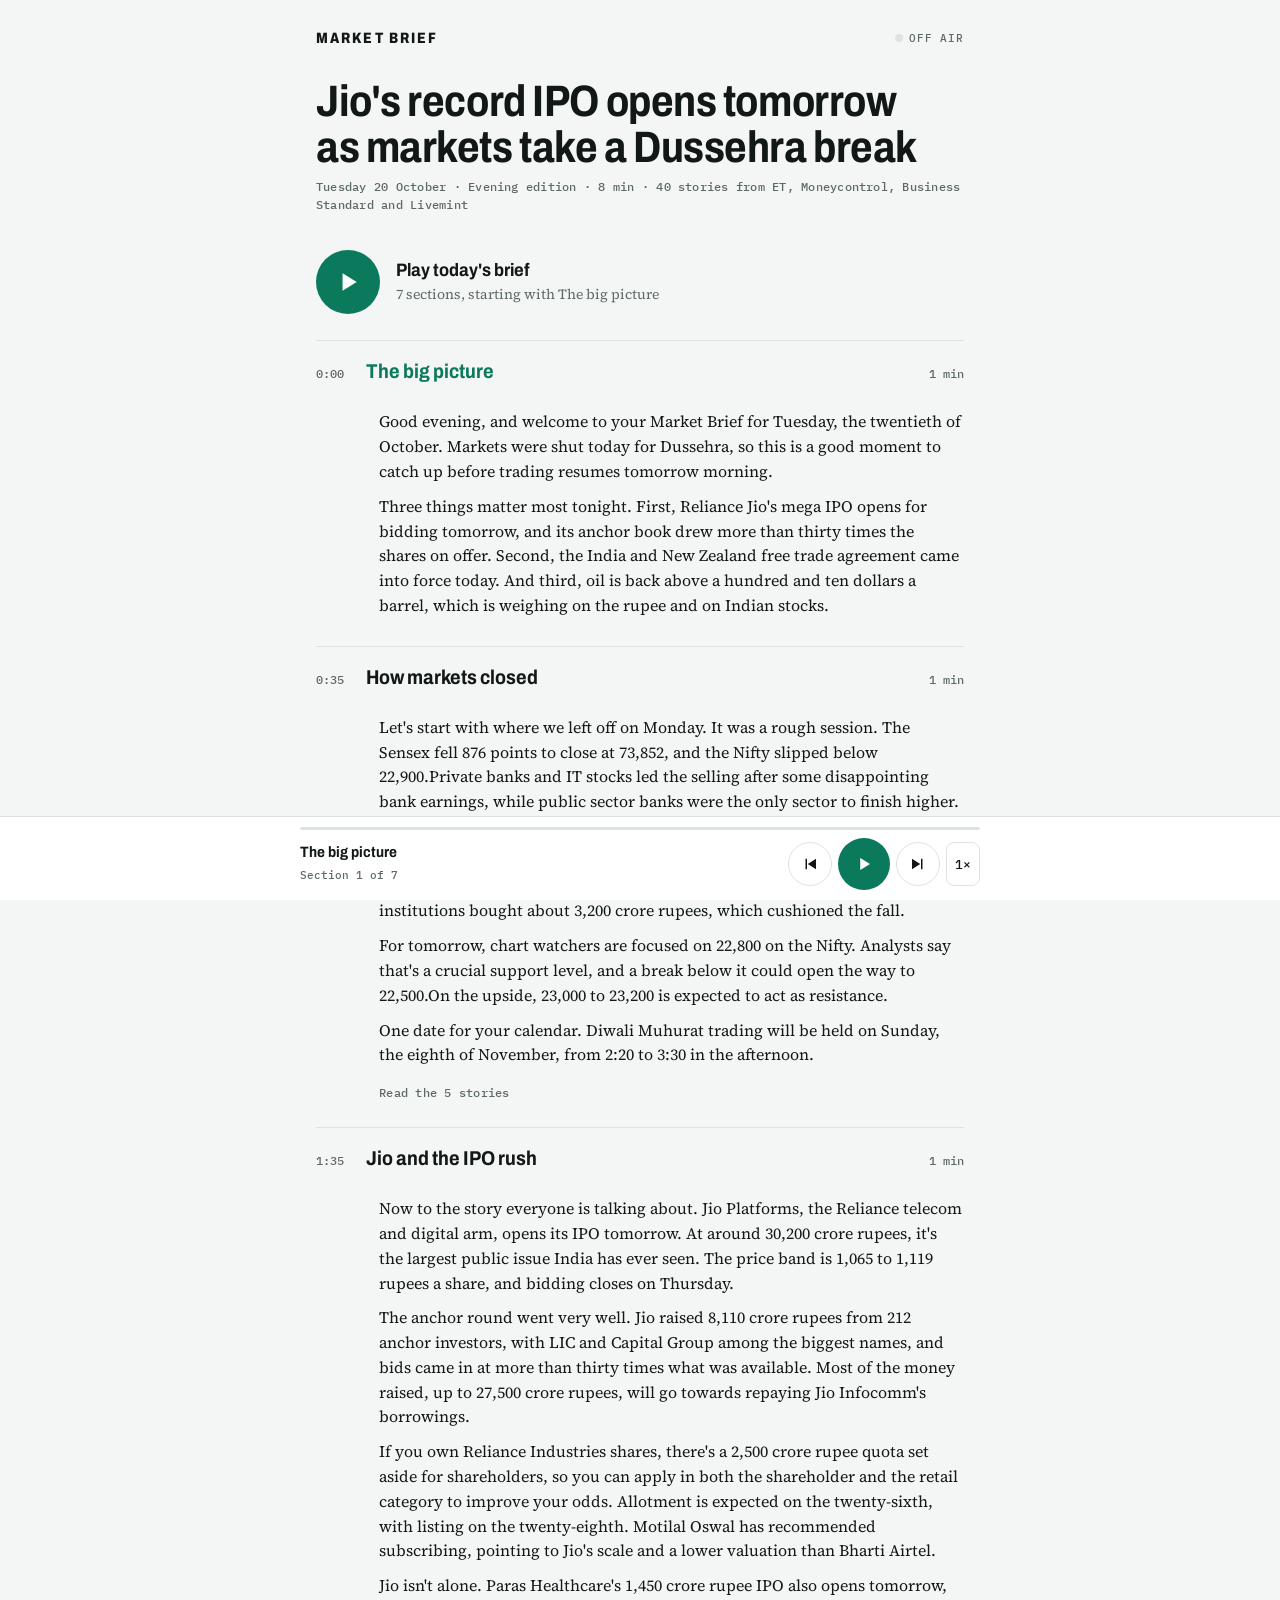
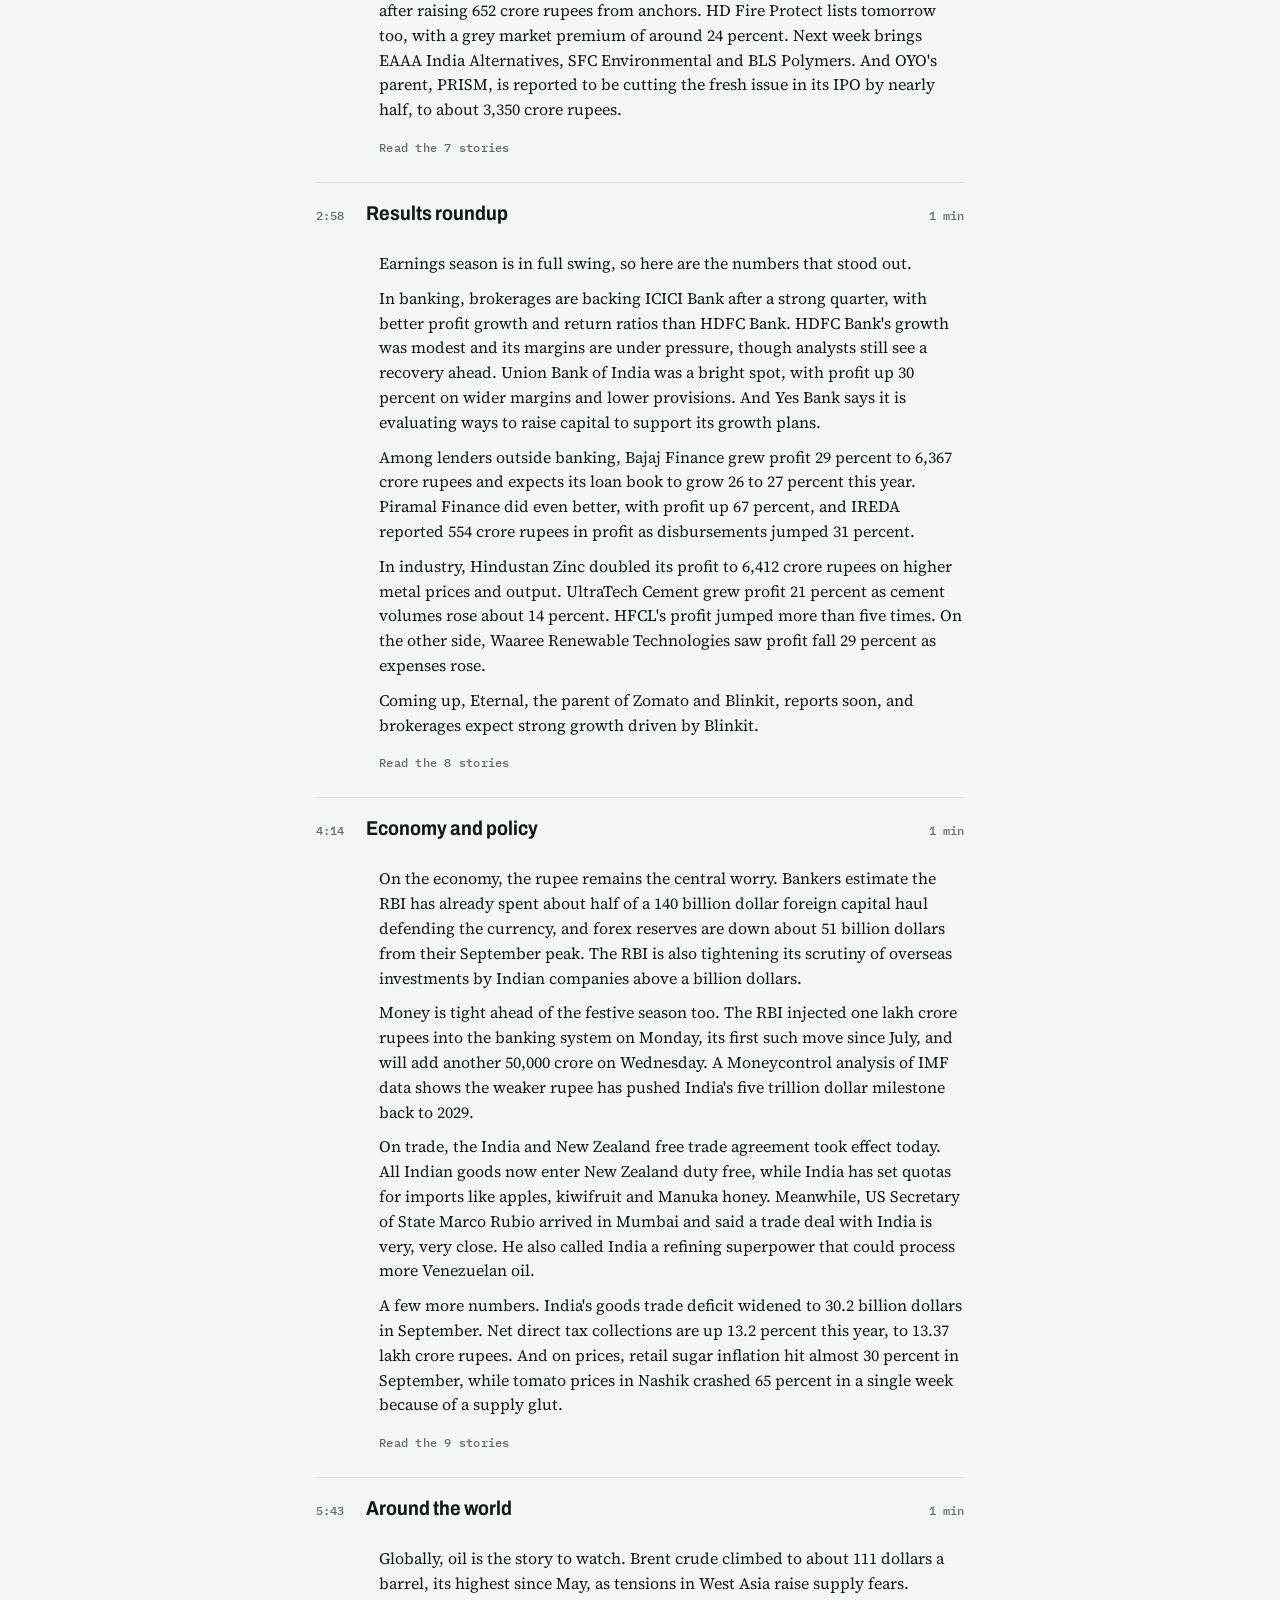
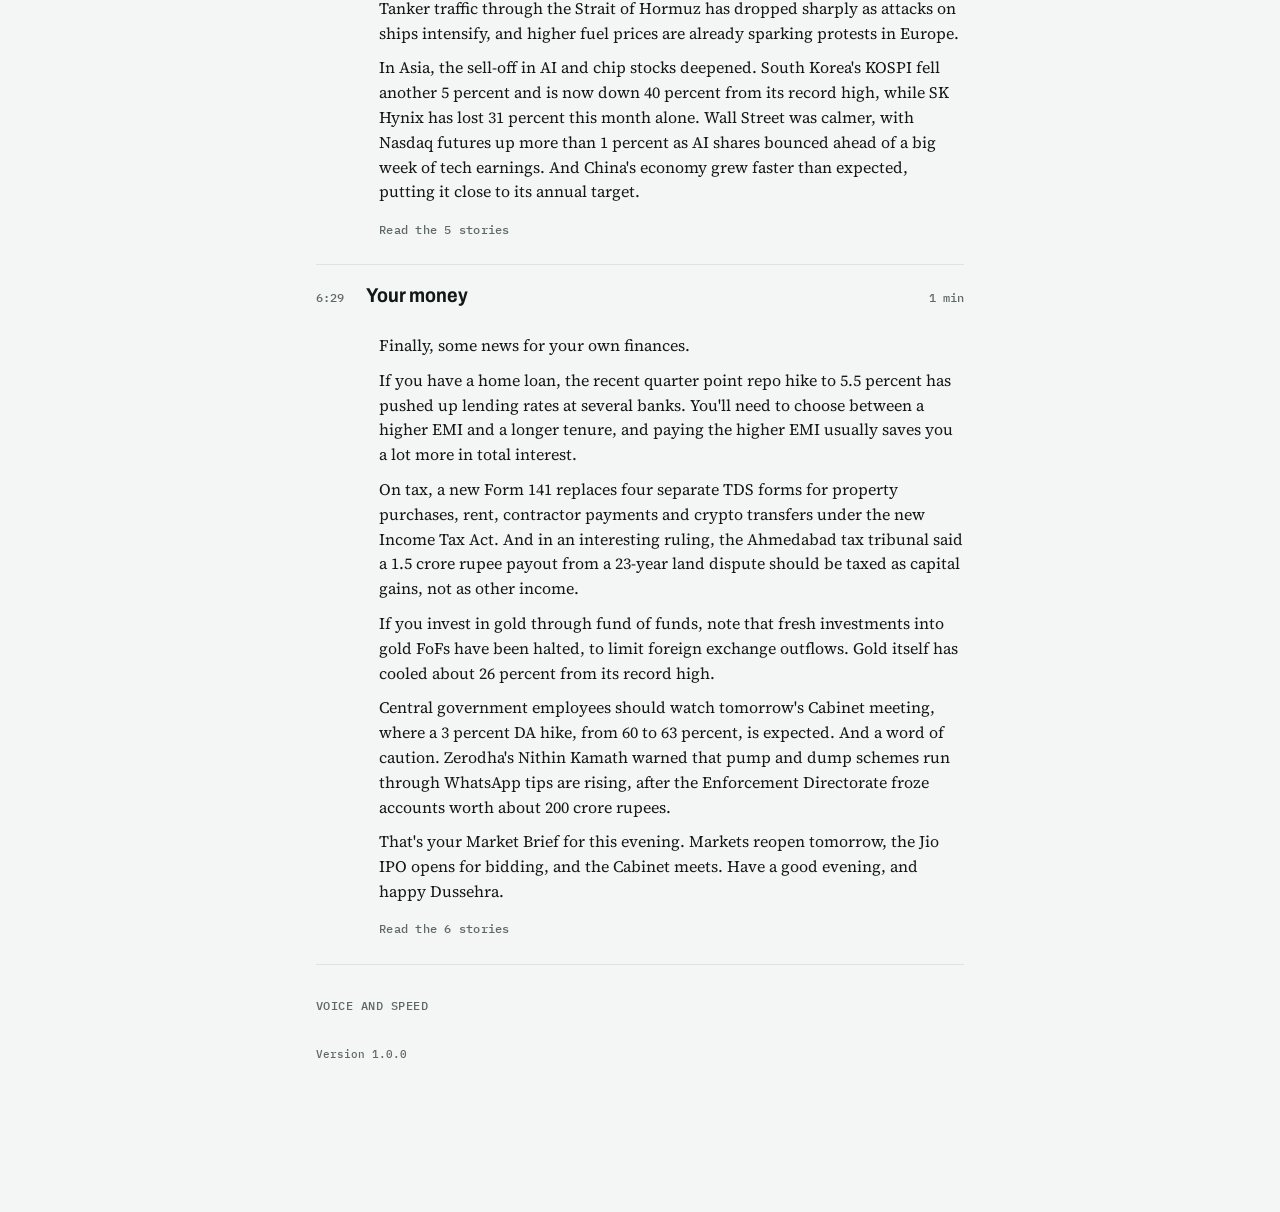
==== index.html @ 376fb0cf "First version of Market Brief Co-Authored-By: Claude Opus 5.5 <noreply@anthropic.com>" ====
<!DOCTYPE html>
<html lang="en">
<head>
  <meta charset="UTF-8">
  <meta name="viewport" content="width=device-width, initial-scale=1, viewport-fit=cover">
  <title>Market Brief</title>
  <meta name="description" content="A daily Indian financial news bulletin from ET, Moneycontrol, Business Standard and Livemint, read aloud.">

  <!-- PWA: manifest + theme colour -->
  <link rel="manifest" href="manifest.json">
  <meta name="theme-color" content="#0b7a5c">

  <!-- Icons (relative paths: the app lives under /market-brief/) -->
  <link rel="icon" type="image/png" sizes="192x192" href="icons/icon-192.png">
  <link rel="apple-touch-icon" href="icons/icon-192.png">

  <!-- iPhone home-screen support -->
  <meta name="apple-mobile-web-app-capable" content="yes">
  <meta name="mobile-web-app-capable" content="yes">
  <meta name="apple-mobile-web-app-status-bar-style" content="default">
  <meta name="apple-mobile-web-app-title" content="Market Brief">

  <link rel="preconnect" href="https://fonts.googleapis.com">
  <link rel="stylesheet" href="https://fonts.googleapis.com/css2?family=Archivo:wdth,wght@75..100,500..800&family=Source+Serif+4:opsz,wght@8..60,400;8..60,600&family=IBM+Plex+Mono:wght@500&display=swap">
  <link rel="stylesheet" href="styles.css">
</head>
<body>
  <div id="offlineBar" class="banner banner-warn" hidden>You're offline. The last bulletin you opened still plays.</div>
  <div id="updateBar" class="banner banner-info" hidden>
    New version ready. <button id="reloadBtn" class="link">Tap to refresh</button>
  </div>

  <div class="page">
    <div class="mast">
      <span class="brand">Market Brief</span>
      <span class="mast-right">
        <button id="installBtn" class="install" hidden>Install</button>
        <span class="onair" id="onair">Off air</span>
      </span>
    </div>
    <h1 id="headline">Your daily financial news, read aloud</h1>
    <div class="edition" id="edition">Loading today's bulletin…</div>
    <div class="editions" id="editions"></div>

    <div class="start" id="start" hidden>
      <button class="big" id="bigPlay" aria-label="Play the bulletin"><svg viewBox="0 0 24 24" id="bigIcon"><path d="M7 4v16l13-8z"/></svg></button>
      <div class="start-text"><b id="startTitle">Play today's brief</b><span id="startSub"></span></div>
    </div>

    <ol class="rundown" id="rundown"></ol>
    <div class="empty" id="empty" hidden></div>

    <details class="settings">
      <summary>Voice and speed</summary>
      <div class="row">
        <label>Voice <select id="voice"></select></label>
        <p class="note">The most natural voices are the ones marked Natural, Online, Enhanced or Google. On an iPhone you can download better voices in Settings › Accessibility › Spoken Content › Voices › English (India). The screen stays on while the brief plays, because phones pause spoken text when the screen locks.</p>
      </div>
    </details>

    <footer class="app-footer"><span id="versionLabel"></span></footer>
  </div>

  <div class="bar">
    <div class="bar-in">
      <div class="progress"><i id="prog"></i></div>
      <div class="now"><b id="nowTitle">Nothing playing</b><span id="nowSub">Tap play to start</span></div>
      <div class="ctl">
        <button class="rnd" id="prev" aria-label="Previous section"><svg viewBox="0 0 24 24"><path d="M6 5h2v14H6zM20 5v14L9 12z"/></svg></button>
        <button class="rnd play" id="play" aria-label="Play"><svg viewBox="0 0 24 24" id="playIcon"><path d="M7 4v16l13-8z"/></svg></button>
        <button class="rnd" id="next" aria-label="Next section"><svg viewBox="0 0 24 24"><path d="M16 5h2v14h-2zM4 5v14l11-7z"/></svg></button>
        <button class="rate" id="rate" aria-label="Playback speed">1×</button>
      </div>
    </div>
  </div>

  <script src="app.js"></script>
</body>
</html>
---- styles.css ----
/* Layout: one column read like a radio script; a thumb-reach control bar pinned to the bottom. */
:root {
  --bg: #f4f6f5; --surface: #ffffff; --ink: #121815; --muted: #5d6963; --line: #dde3df;
  --accent: #0b7a5c; --accent-ink: #ffffff; --wash: #e2f0ea; --live: #d1342f;
  --warn-bg: #fff4e5; --warn-text: #8a4b00;
  --display: "Archivo", "Arial Narrow", system-ui, sans-serif;
  --read: "Source Serif 4", Georgia, "Times New Roman", serif;
  --mono: "IBM Plex Mono", ui-monospace, Consolas, monospace;
}
@media (prefers-color-scheme: dark) {
  :root {
    --bg: #0f1412; --surface: #171e1b; --ink: #e8eeeb; --muted: #94a39c; --line: #26302c;
    --accent: #3cc49b; --accent-ink: #06130e; --wash: #18332a; --live: #ff6b62;
    --warn-bg: #3a2a12; --warn-text: #ffcf8a; color-scheme: dark;
  }
}
* { box-sizing: border-box; }
html, body { margin: 0; }
body { background: var(--bg); color: var(--ink); font: 16px/1.55 var(--read); -webkit-tap-highlight-color: transparent; }
.page { max-width: 680px; margin: 0 auto; padding-top: calc(20px + env(safe-area-inset-top, 0px)); padding-bottom: 150px;
        padding-left: max(16px, env(safe-area-inset-left, 0px)); padding-right: max(16px, env(safe-area-inset-right, 0px)); }
button, select { font: inherit; color: inherit; }
:focus-visible { outline: 2px solid var(--accent); outline-offset: 2px; }
[hidden] { display: none !important; }

.banner { padding: 10px 16px; font: 500 13px/1.4 var(--mono); text-align: center; padding-top: calc(10px + env(safe-area-inset-top, 0px)); }
.banner-warn { background: var(--warn-bg); color: var(--warn-text); }
.banner-info { background: var(--wash); }
.link { background: none; border: 0; color: inherit; font: inherit; text-decoration: underline; cursor: pointer; padding: 0; }

.mast { display: flex; justify-content: space-between; align-items: center; gap: 12px; min-height: 36px; }
.mast-right { display: flex; align-items: center; gap: 12px; }
.brand { font: 800 15px/1 var(--display); font-stretch: 80%; letter-spacing: .14em; text-transform: uppercase; }
.install { border: 1px solid var(--accent); color: var(--accent); background: transparent; border-radius: 8px; padding: 6px 12px;
           font: 600 13px/1 var(--display); cursor: pointer; min-height: 36px; }
.onair { font: 500 11px/1 var(--mono); letter-spacing: .08em; text-transform: uppercase; color: var(--muted);
         display: inline-flex; align-items: center; gap: 6px; }
.onair::before { content: ""; width: 8px; height: 8px; border-radius: 50%; background: var(--line); }
.onair.live { color: var(--live); }
.onair.live::before { background: var(--live); animation: pulse 1.4s ease-in-out infinite; }
@keyframes pulse { 50% { opacity: .3; } }

h1 { font: 700 clamp(30px, 8vw, 44px)/1.05 var(--display); font-stretch: 85%; letter-spacing: -.01em;
     margin: 22px 0 8px; text-wrap: balance; }
.edition { font: 500 12px/1.5 var(--mono); color: var(--muted); letter-spacing: .02em; }
.editions { display: flex; gap: 6px; flex-wrap: wrap; margin-top: 14px; }
.ed { border: 1px solid var(--line); background: transparent; border-radius: 6px; padding: 6px 10px; min-height: 36px;
      font: 500 12px/1.3 var(--mono); cursor: pointer; color: var(--muted); }
.ed[aria-pressed="true"] { border-color: var(--accent); color: var(--ink); background: var(--wash); }

.start { display: flex; align-items: center; gap: 16px; margin: 22px 0 6px; }
.big { width: 64px; height: 64px; border-radius: 50%; border: 0; background: var(--accent); color: var(--accent-ink);
       display: grid; place-items: center; cursor: pointer; flex: none; }
.big svg { width: 26px; height: 26px; fill: currentColor; }
.start-text { min-width: 0; }
.start-text b { display: block; font: 700 18px/1.25 var(--display); font-stretch: 90%; }
.start-text span { color: var(--muted); font-size: 14px; }

.rundown { list-style: none; padding: 0; margin: 26px 0 0; border-top: 1px solid var(--line); }
.seg { border-bottom: 1px solid var(--line); padding: 18px 0; }
.seg-head { display: grid; grid-template-columns: auto 1fr auto; gap: 12px; align-items: baseline; cursor: pointer;
            background: none; border: 0; padding: 0; width: 100%; text-align: left; min-height: 44px; }
.seg-time { font: 500 12px/1 var(--mono); color: var(--muted); font-variant-numeric: tabular-nums; min-width: 3.2em; }
.seg-title { font: 700 20px/1.2 var(--display); font-stretch: 88%; min-width: 0; }
.seg-len { font: 500 12px/1 var(--mono); color: var(--muted); }
.seg.current .seg-title { color: var(--accent); }
.script { margin: 6px 0 0; padding-left: calc(3.2em + 12px); min-width: 0; }
.script p { margin: 0 0 10px; }
.s { border-radius: 3px; transition: background-color .2s; cursor: pointer; }
.s.now { background: var(--wash); box-shadow: 0 0 0 2px var(--wash); }
details.stories { margin-top: 4px; }
details.stories summary { font: 500 12px/1.4 var(--mono); color: var(--muted); cursor: pointer; letter-spacing: .02em; min-height: 32px; display: flex; align-items: center; }
details.stories ul { list-style: none; padding: 0; margin: 8px 0 0; display: grid; gap: 10px; }
details.stories a { color: var(--ink); text-decoration: none; font-size: 14px; line-height: 1.4; display: block; }
details.stories a:hover { color: var(--accent); }
details.stories small { display: block; font: 500 11px/1.4 var(--mono); color: var(--muted); }

.empty { padding: 28px 0; color: var(--muted); }
.empty b { display: block; color: var(--ink); font: 700 20px/1.3 var(--display); font-stretch: 90%; margin-bottom: 6px; }

.settings { margin-top: 26px; font-size: 14px; color: var(--muted); }
.settings summary { cursor: pointer; font: 500 12px/1.4 var(--mono); letter-spacing: .04em; text-transform: uppercase; min-height: 32px; display: flex; align-items: center; }
.settings .row { display: grid; gap: 12px; margin-top: 12px; }
.settings label { display: grid; gap: 4px; }
.settings select { width: 100%; min-height: 44px; padding: 8px; font-size: 16px; border: 1px solid var(--line); border-radius: 8px; background: var(--surface); }
.note { font-size: 13px; }
.app-footer { margin-top: 24px; font: 500 11px/1.4 var(--mono); color: var(--muted); }

.bar { position: fixed; left: 0; right: 0; bottom: 0; z-index: 5; background: var(--surface); border-top: 1px solid var(--line);
       padding-top: 10px; padding-bottom: calc(10px + env(safe-area-inset-bottom, 0px));
       padding-left: max(16px, env(safe-area-inset-left, 0px)); padding-right: max(16px, env(safe-area-inset-right, 0px)); }
.bar-in { max-width: 680px; margin: 0 auto; display: grid; grid-template-columns: 1fr auto; gap: 8px 12px; align-items: center; }
.progress { grid-column: 1 / -1; height: 3px; background: var(--line); border-radius: 2px; overflow: hidden; }
.progress i { display: block; height: 100%; width: 0; background: var(--accent); transition: width .3s; }
.now { min-width: 0; }
.now b { display: block; font: 700 15px/1.2 var(--display); font-stretch: 88%; white-space: nowrap; overflow: hidden; text-overflow: ellipsis; }
.now span { font: 500 11px/1.4 var(--mono); color: var(--muted); }
.ctl { display: flex; align-items: center; gap: 6px; }
.rnd { width: 44px; height: 44px; border-radius: 50%; border: 1px solid var(--line); background: var(--surface);
       display: grid; place-items: center; cursor: pointer; padding: 0; }
.rnd svg { width: 18px; height: 18px; fill: currentColor; }
.rnd.play { width: 52px; height: 52px; background: var(--accent); color: var(--accent-ink); border: 0; }
.rate { border: 1px solid var(--line); background: var(--surface); border-radius: 8px; height: 44px; padding: 0 8px;
        font: 500 13px/1 var(--mono); cursor: pointer; }
@media (max-width: 520px) { .script { padding-left: 0; } }
@media (prefers-reduced-motion: reduce) { .onair.live::before { animation: none; } .progress i, .s { transition: none; } }
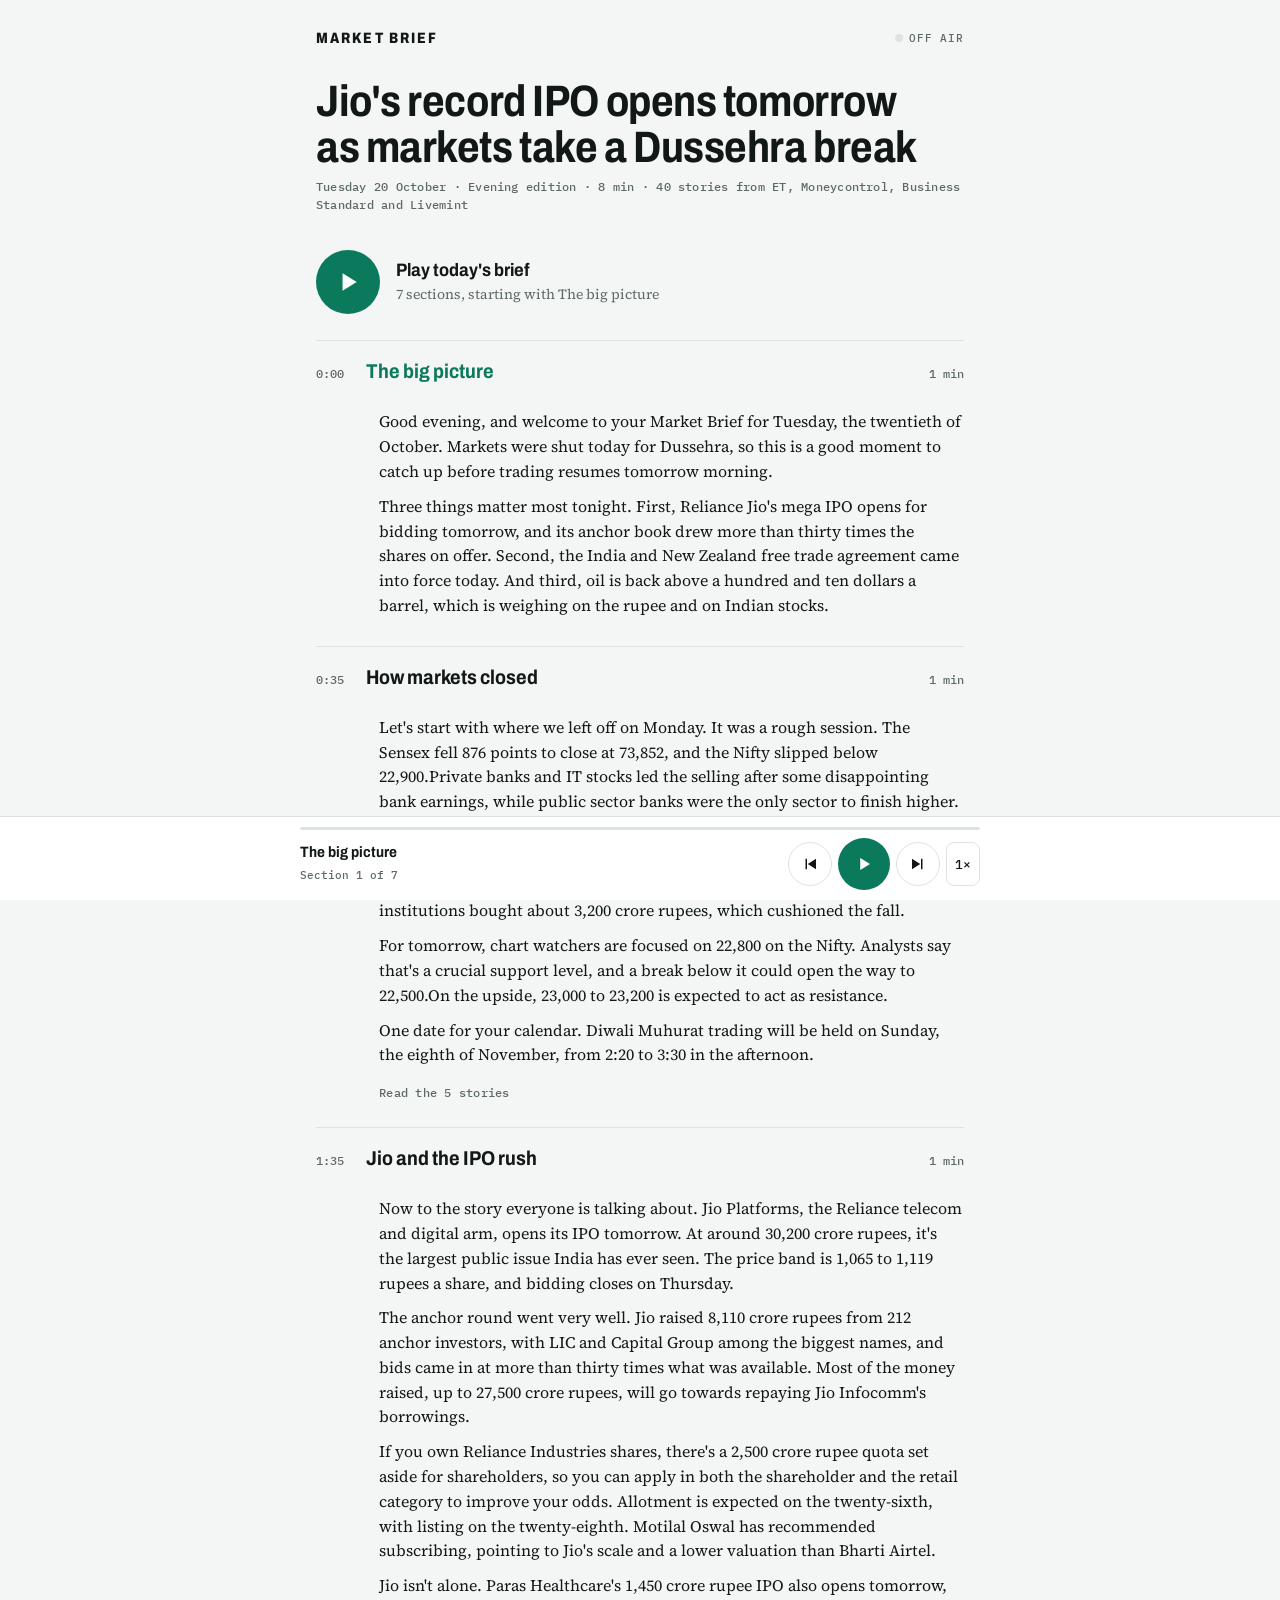
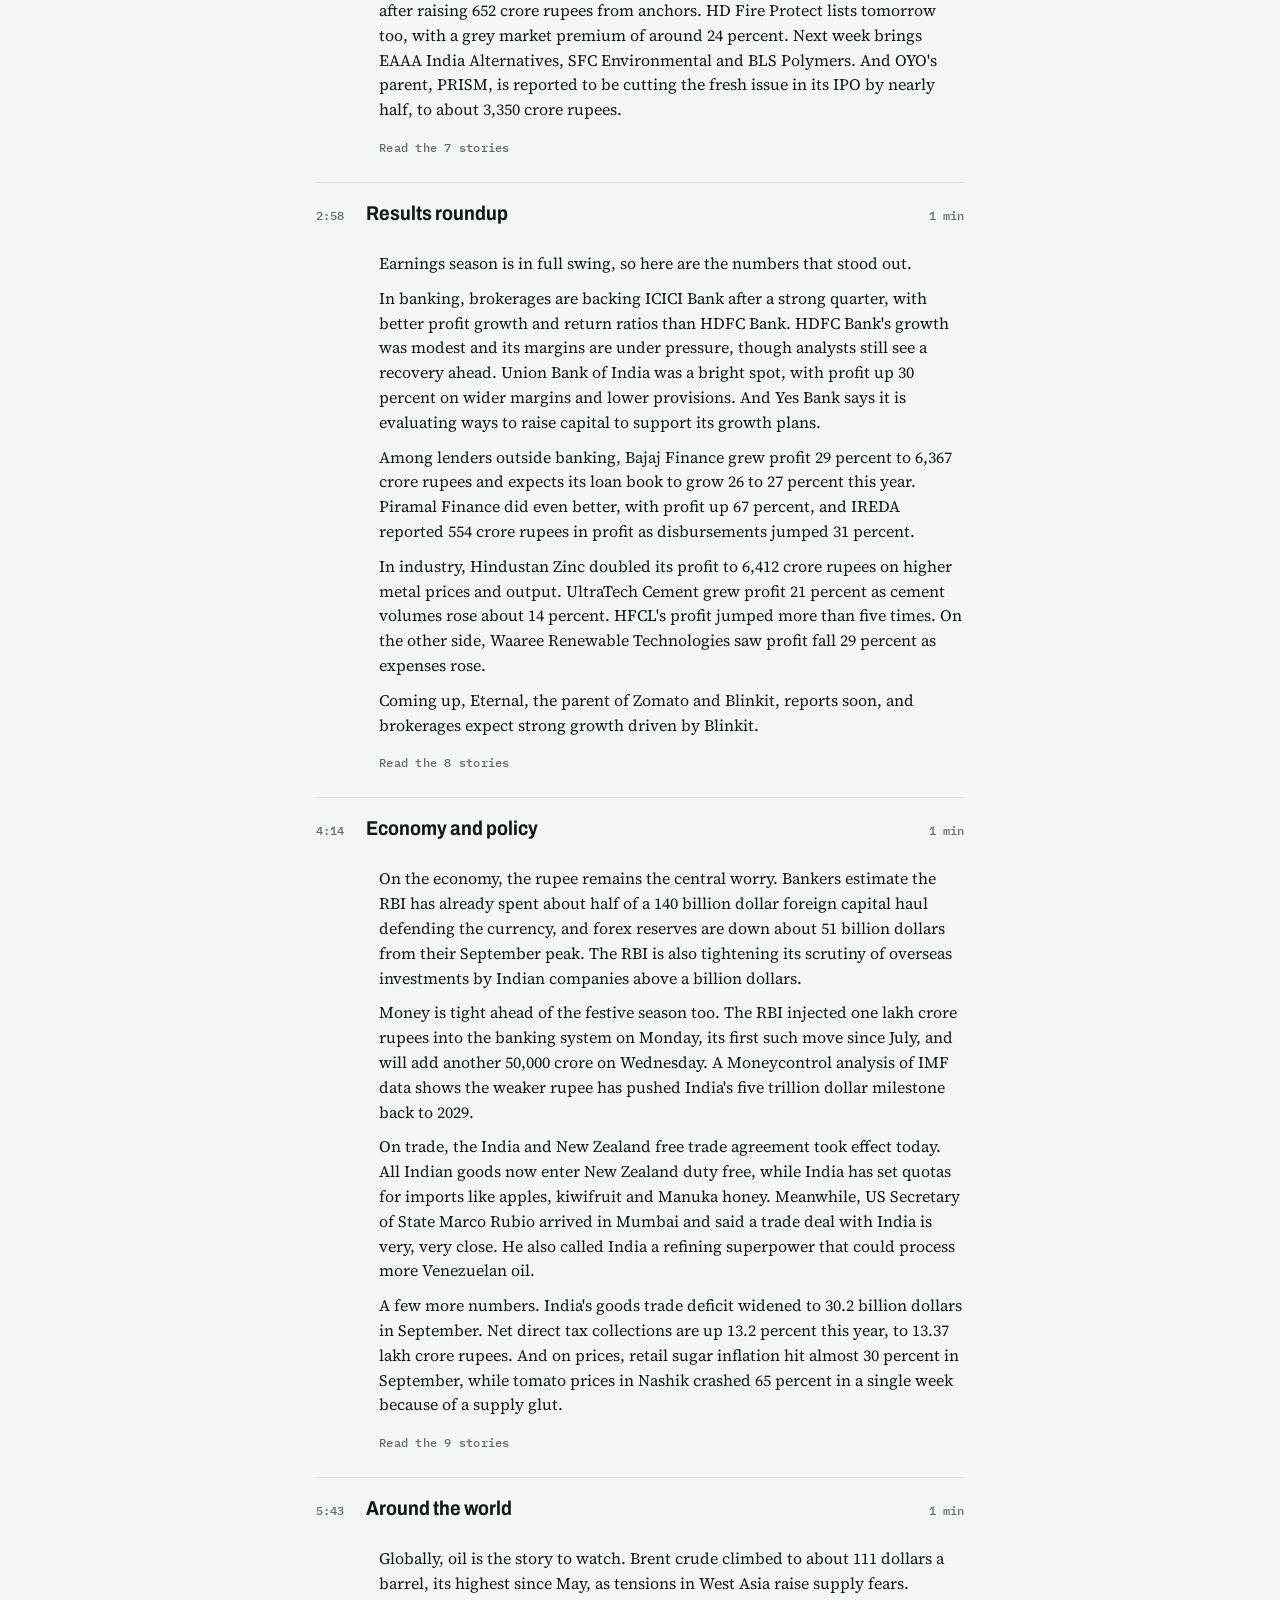
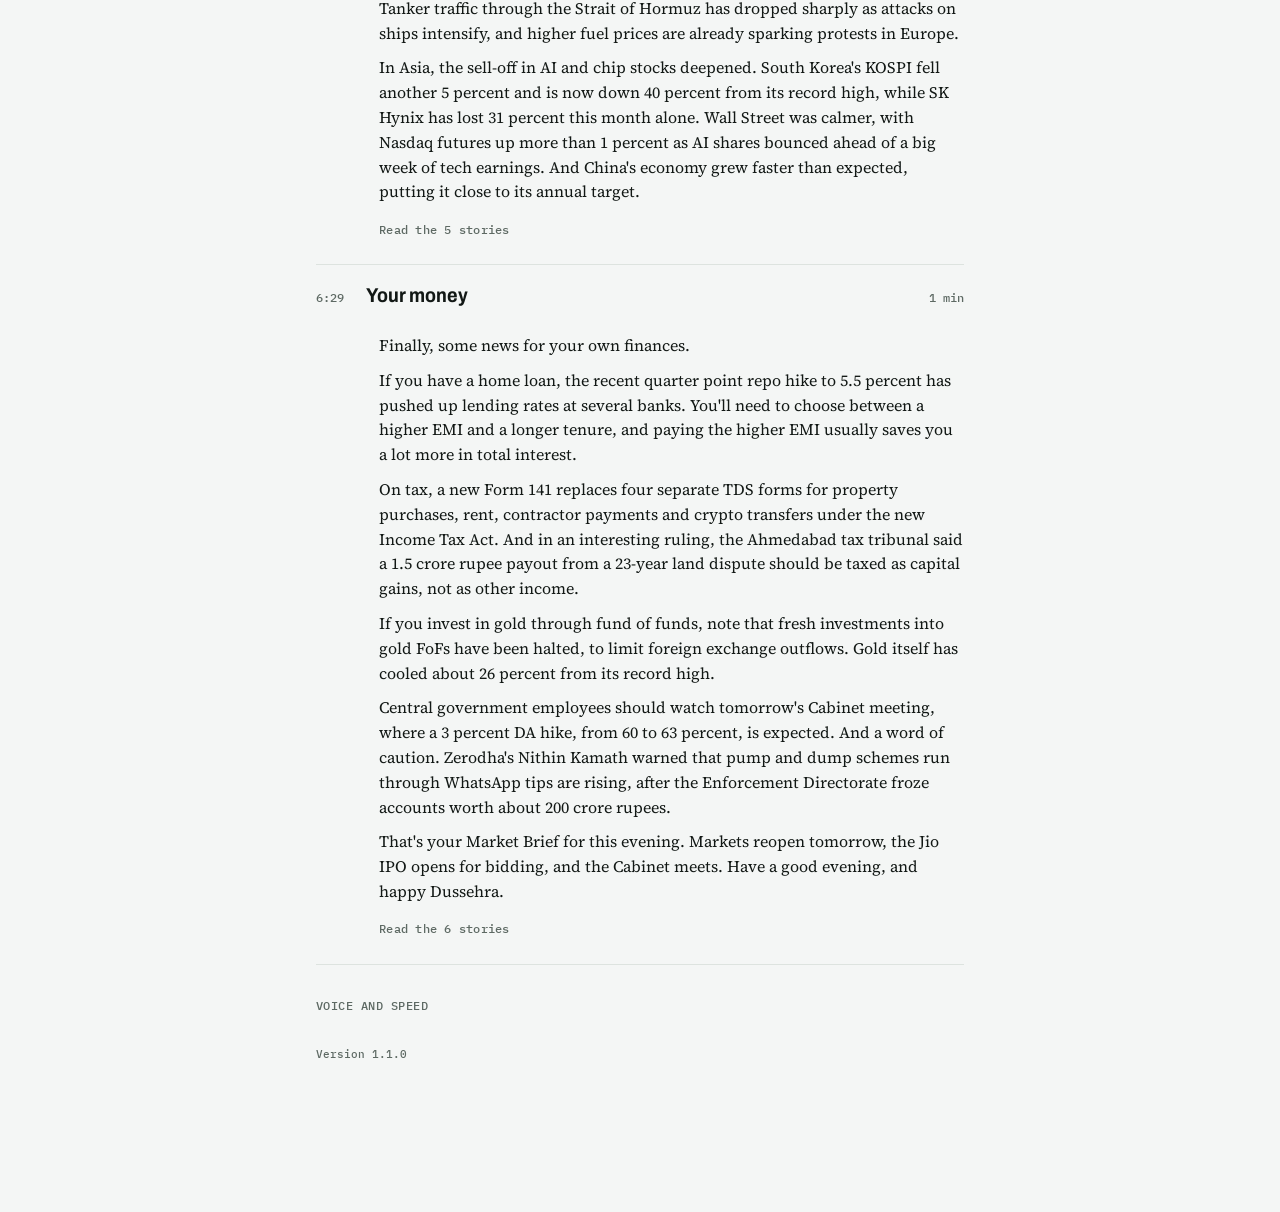
==== commit 3830c476: "New Financial News icon, 0.5x and 0.8x speeds, accent setting Co-Authored-By: Claude Opus 5.5 <norep" ====
--- a/index.html
+++ b/index.html
@@ -8,11 +8,11 @@
 
   <!-- PWA: manifest + theme colour -->
   <link rel="manifest" href="manifest.json">
-  <meta name="theme-color" content="#0b7a5c">
+  <meta name="theme-color" content="#0a2350">
 
   <!-- Icons (relative paths: the app lives under /market-brief/) -->
   <link rel="icon" type="image/png" sizes="192x192" href="icons/icon-192.png">
-  <link rel="apple-touch-icon" href="icons/icon-192.png">
+  <link rel="apple-touch-icon" href="icons/apple-touch-icon.png">
 
   <!-- iPhone home-screen support -->
   <meta name="apple-mobile-web-app-capable" content="yes">
@@ -53,8 +53,10 @@
     <details class="settings">
       <summary>Voice and speed</summary>
       <div class="row">
+        <label>Accent <select id="accent"></select></label>
         <label>Voice <select id="voice"></select></label>
-        <p class="note">The most natural voices are the ones marked Natural, Online, Enhanced or Google. On an iPhone you can download better voices in Settings › Accessibility › Spoken Content › Voices › English (India). The screen stays on while the brief plays, because phones pause spoken text when the screen locks.</p>
+        <p class="note" id="accentHelp" hidden>This phone has no voice for this accent yet, so it uses its default one. On Android: Settings › System › Languages › Text-to-speech › Google › Install voice data › English (India). On iPhone: Settings › Accessibility › Spoken Content › Voices › English › India.</p>
+        <p class="note">The most natural voices are the ones marked Natural, Online, Enhanced or Google. The screen stays on while the brief plays, because phones pause spoken text when the screen locks.</p>
       </div>
     </details>
 
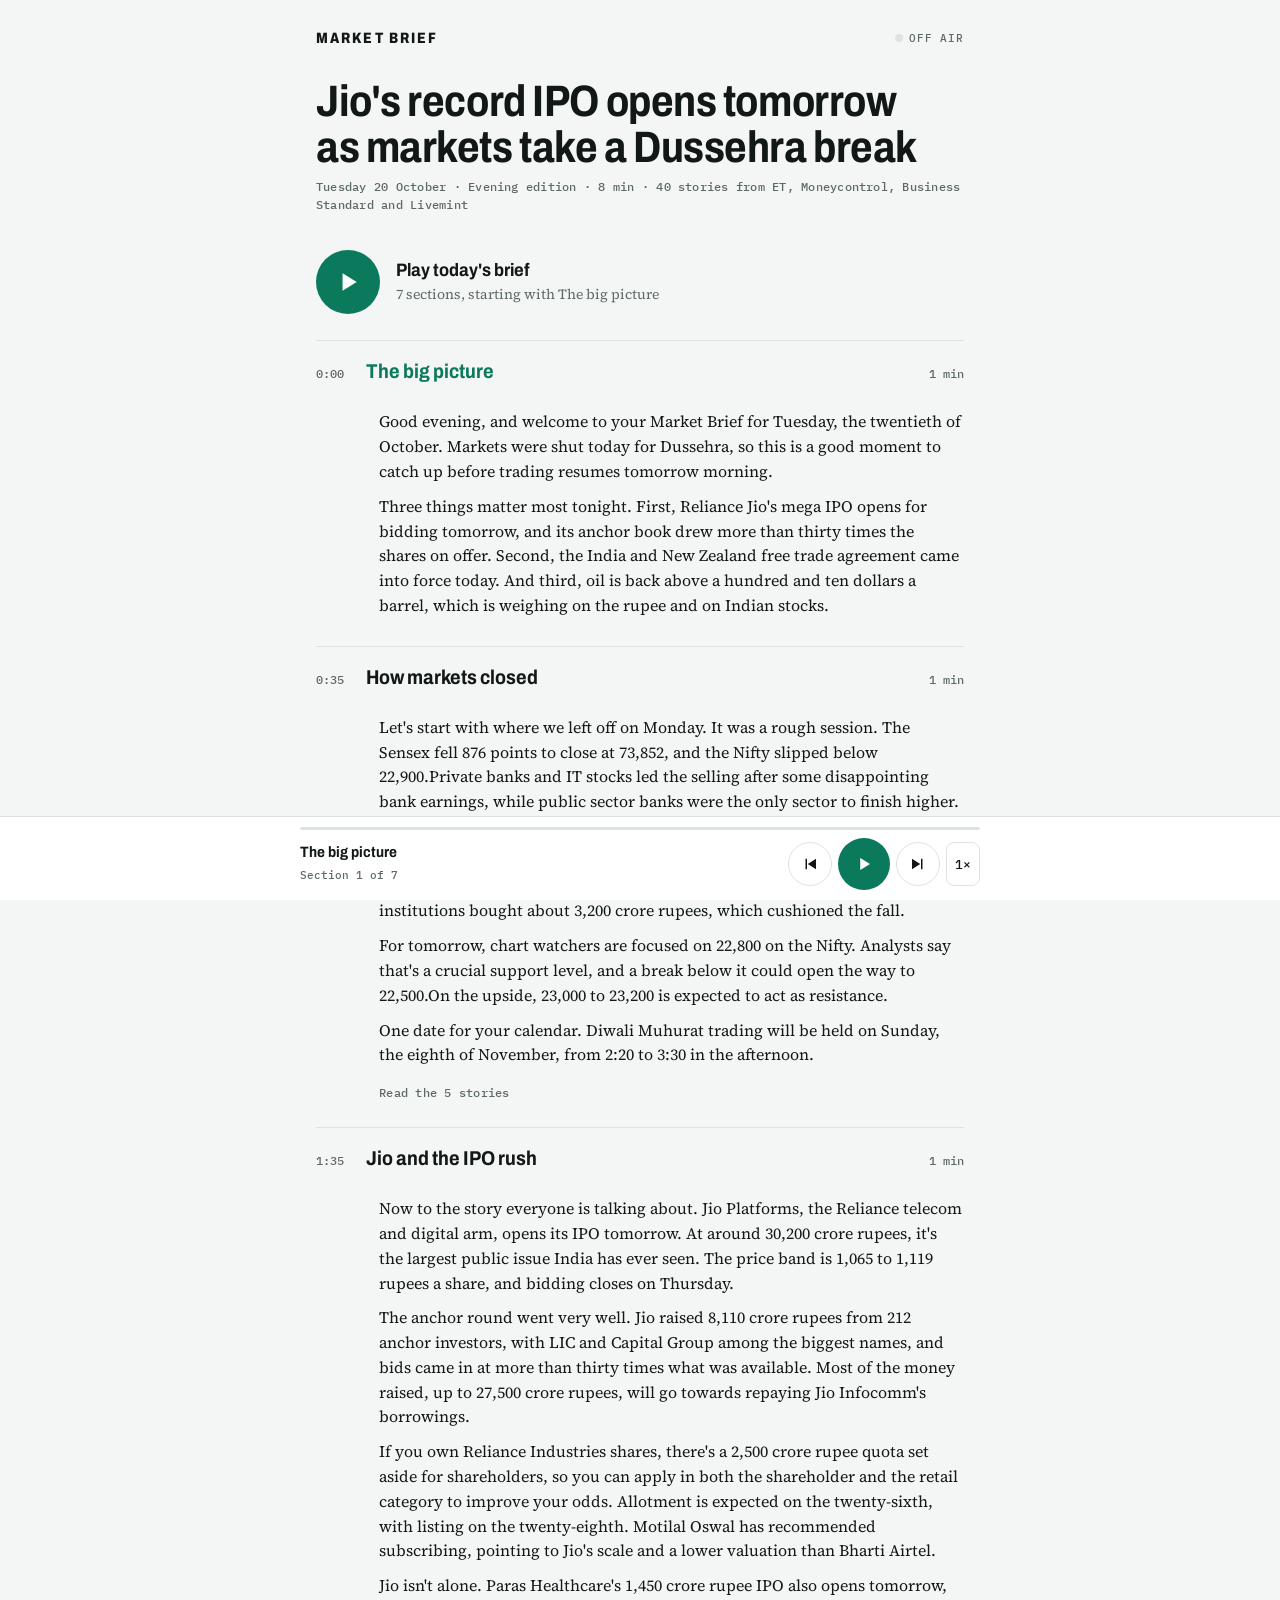
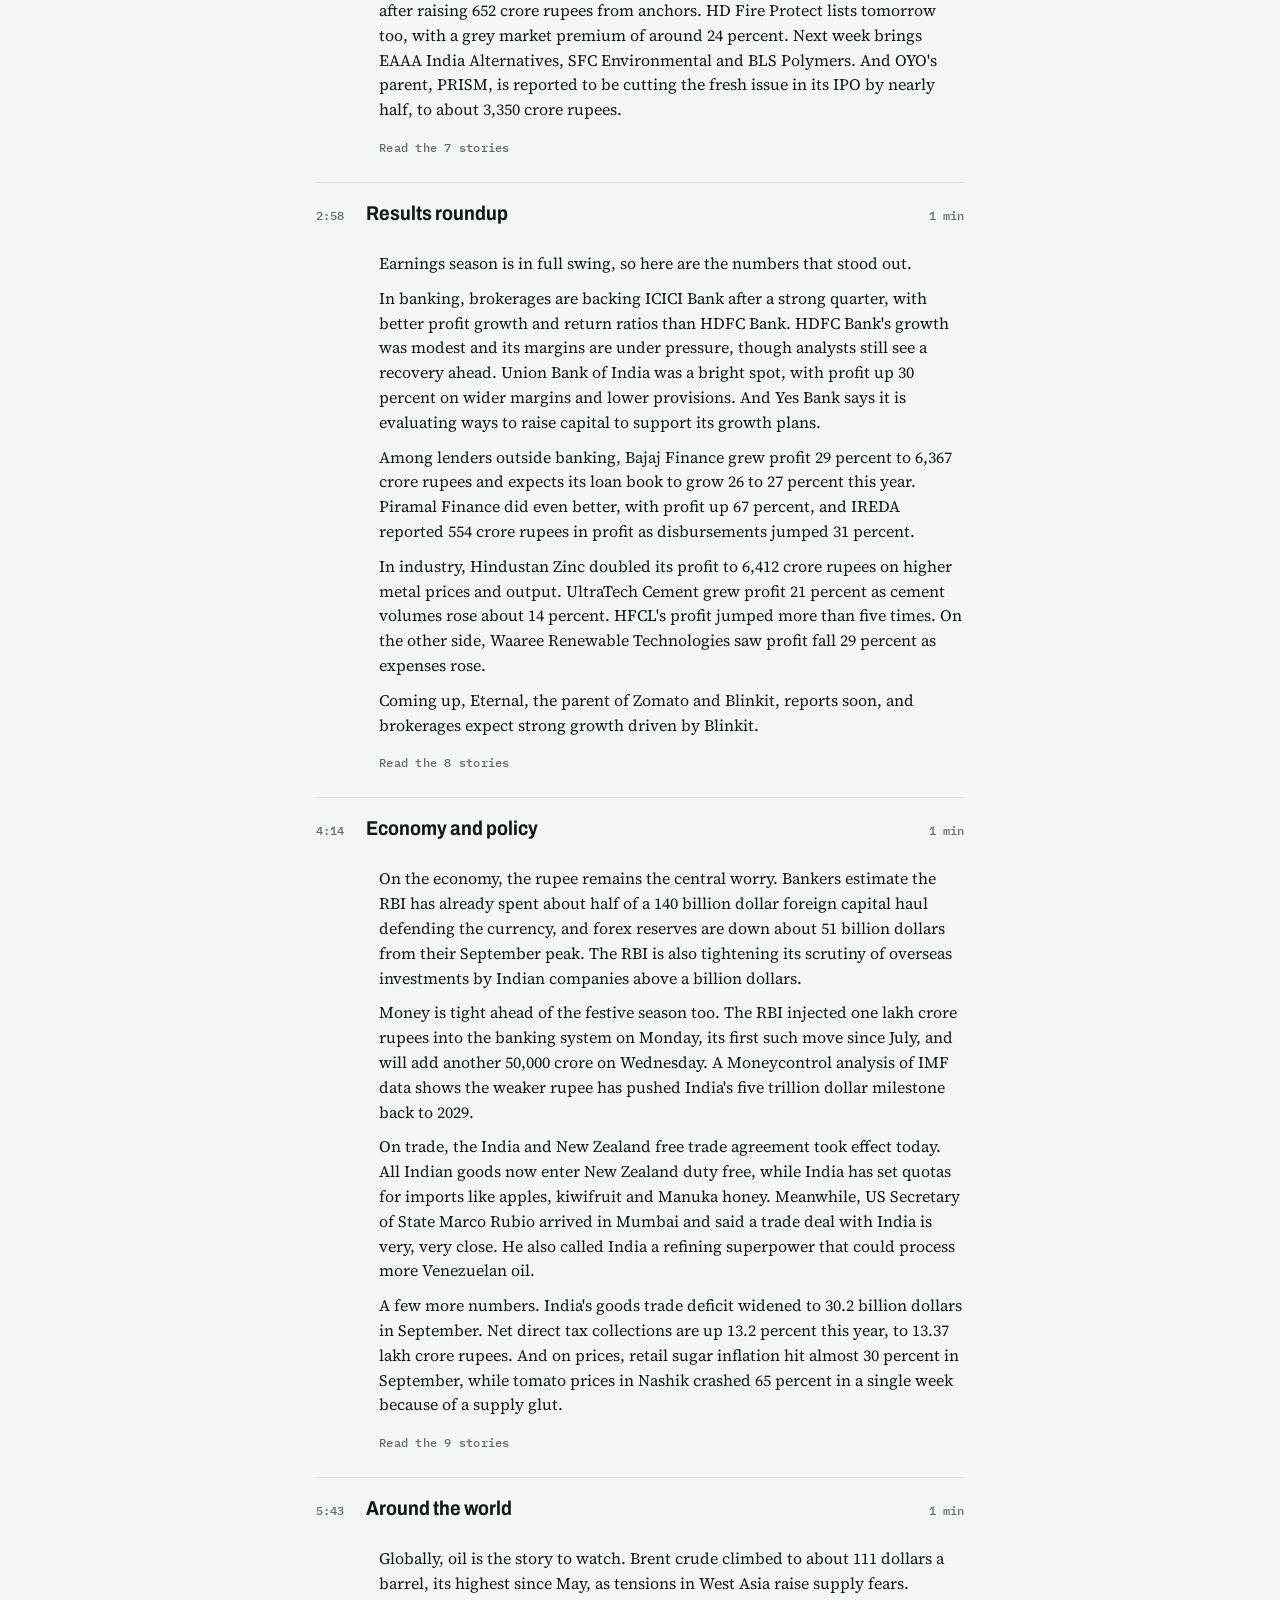
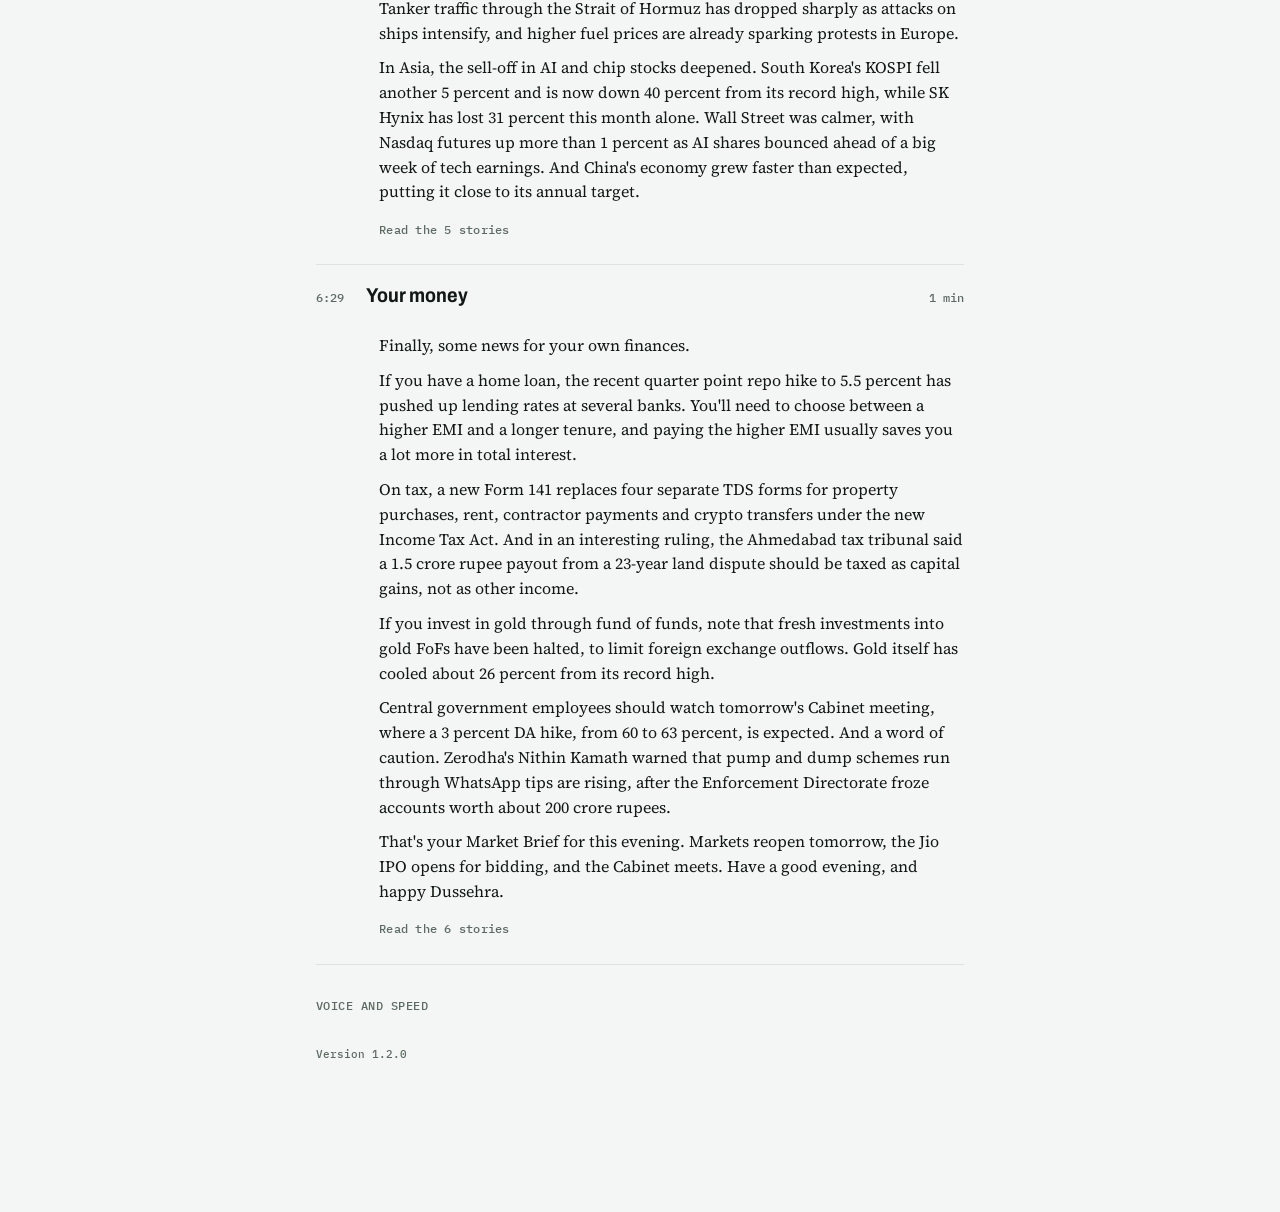
==== commit 9b46e2a6: "Background audio player with lock-screen controls, Google voice choice Co-Authored-By: Claude Opus 5" ====
--- a/index.html
+++ b/index.html
@@ -53,10 +53,14 @@
     <details class="settings">
       <summary>Voice and speed</summary>
       <div class="row">
-        <label>Accent <select id="accent"></select></label>
-        <label>Voice <select id="voice"></select></label>
-        <p class="note" id="accentHelp" hidden>This phone has no voice for this accent yet, so it uses its default one. On Android: Settings › System › Languages › Text-to-speech › Google › Install voice data › English (India). On iPhone: Settings › Accessibility › Spoken Content › Voices › English › India.</p>
-        <p class="note">The most natural voices are the ones marked Natural, Online, Enhanced or Google. The screen stays on while the brief plays, because phones pause spoken text when the screen locks.</p>
+        <label>Reader <select id="reader"></select></label>
+        <p class="note" id="audioNote">The Google voices keep playing when the screen locks or you switch apps, with play, pause and skip on your lock screen.</p>
+        <div class="row" id="phoneOpts">
+          <label>Accent <select id="accent"></select></label>
+          <label>Voice <select id="voice"></select></label>
+          <p class="note" id="accentHelp" hidden>This phone has no voice for this accent yet, so it uses its default one. On Android: Settings › System › Languages › Text-to-speech › Google › Install voice data › English (India). On iPhone: Settings › Accessibility › Spoken Content › Voices › English › India.</p>
+          <p class="note">The phone voice stops when the screen locks, so the screen stays on while it reads.</p>
+        </div>
       </div>
     </details>
 
--- a/styles.css
+++ b/styles.css
@@ -81,6 +81,7 @@
 .settings { margin-top: 26px; font-size: 14px; color: var(--muted); }
 .settings summary { cursor: pointer; font: 500 12px/1.4 var(--mono); letter-spacing: .04em; text-transform: uppercase; min-height: 32px; display: flex; align-items: center; }
 .settings .row { display: grid; gap: 12px; margin-top: 12px; }
+.settings .row .row { margin-top: 0; }
 .settings label { display: grid; gap: 4px; }
 .settings select { width: 100%; min-height: 44px; padding: 8px; font-size: 16px; border: 1px solid var(--line); border-radius: 8px; background: var(--surface); }
 .note { font-size: 13px; }
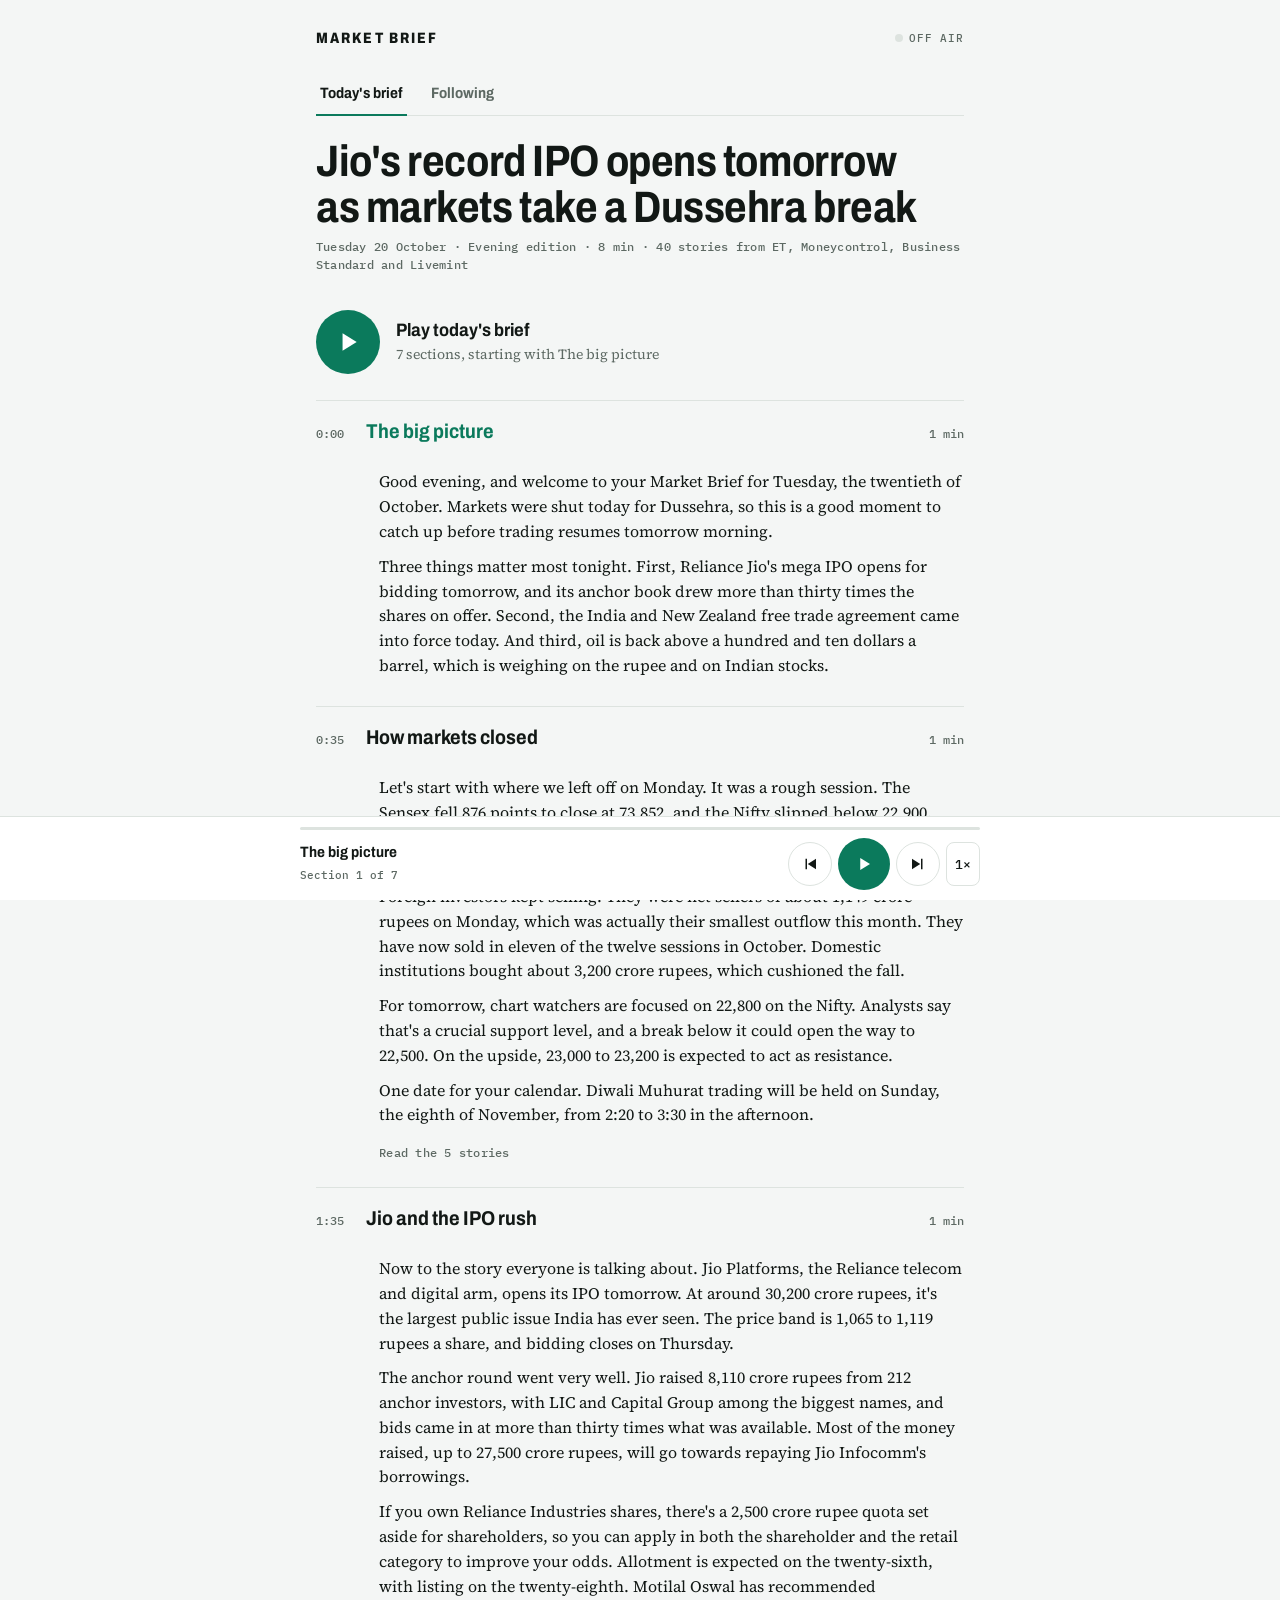
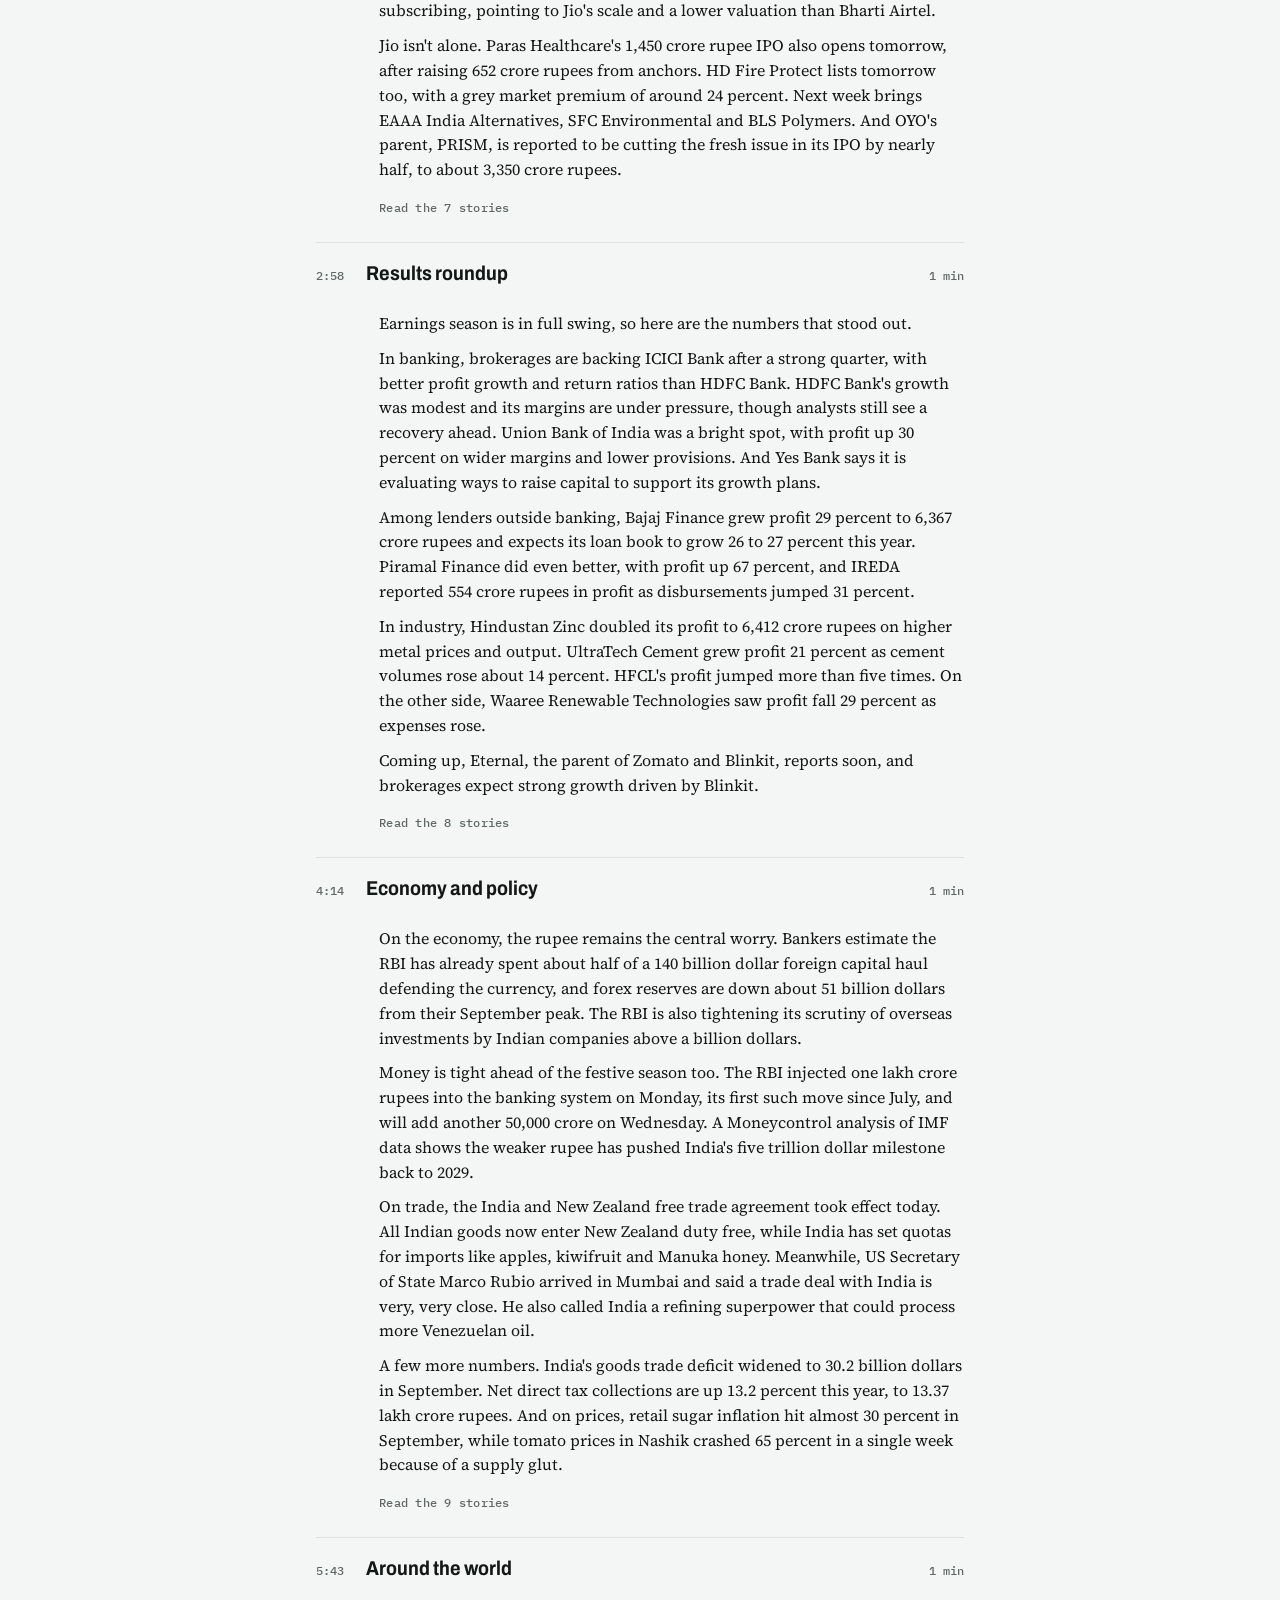
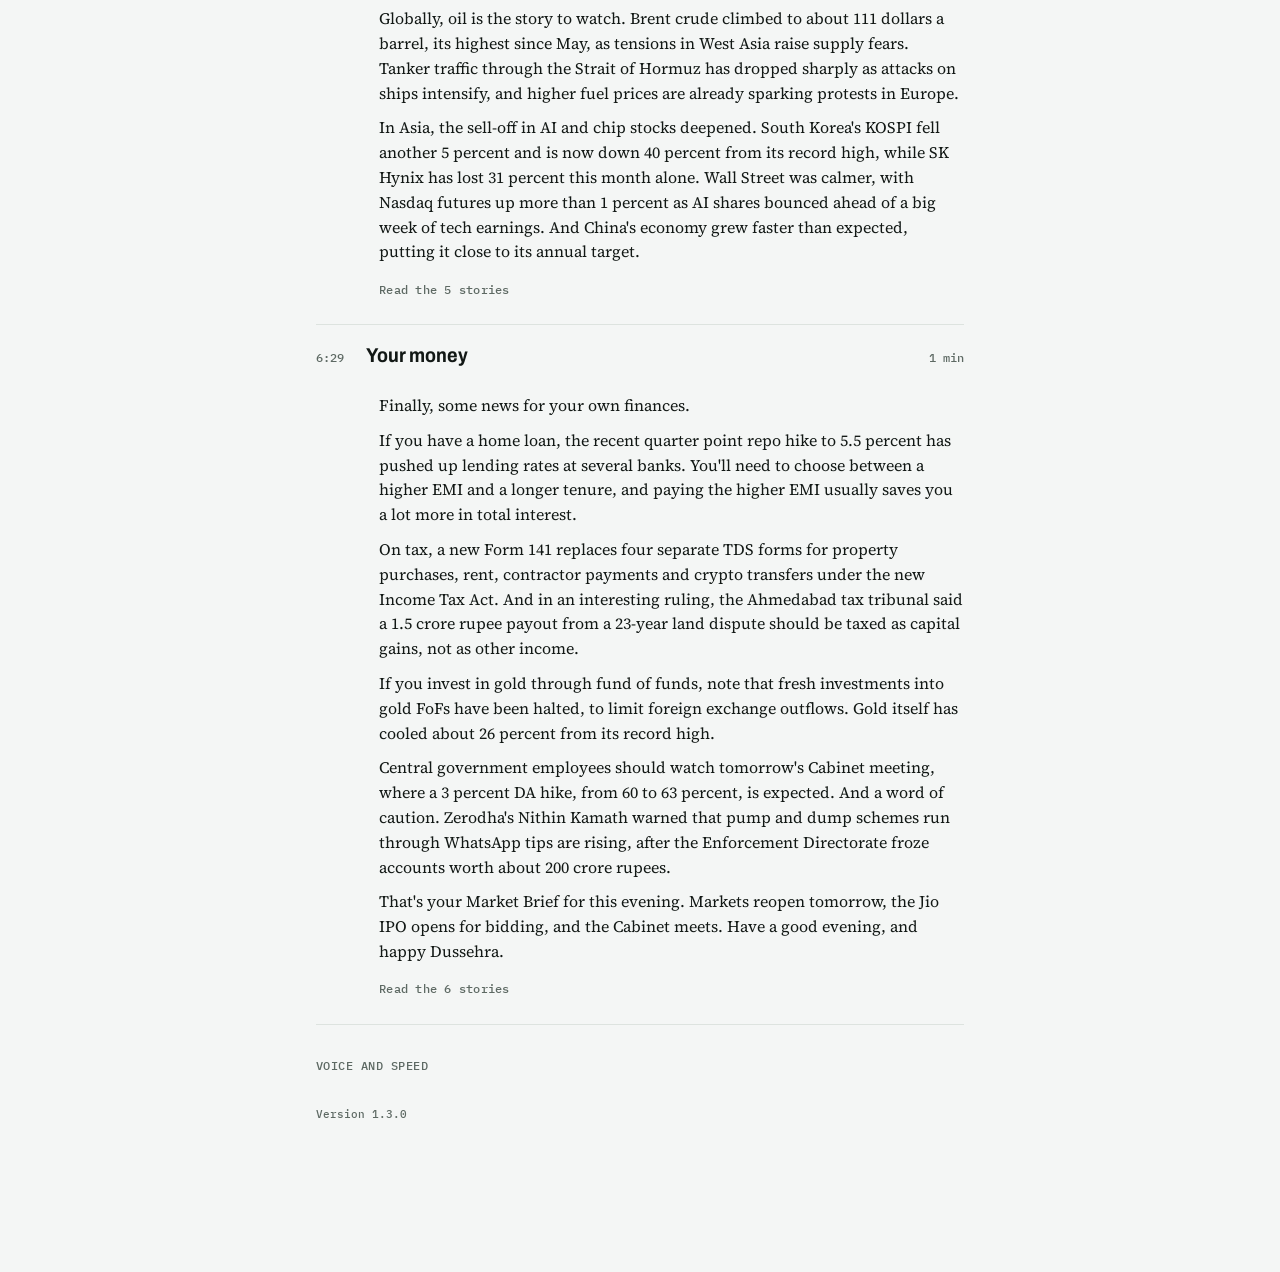
==== commit f9b49e75: "Following tab: stories tracked from the beginning, with new-update badges Co-Authored-By: Claude Opu" ====
--- a/index.html
+++ b/index.html
@@ -38,6 +38,20 @@
         <span class="onair" id="onair">Off air</span>
       </span>
     </div>
+    <nav class="tabs" aria-label="Sections">
+      <button class="tab" id="tabToday" aria-pressed="true">Today's brief</button>
+      <button class="tab" id="tabFollow" aria-pressed="false">Following <span class="count" id="followCount" hidden></span></button>
+    </nav>
+
+    <section id="followView" hidden>
+      <h1>Stories you're following</h1>
+      <div class="edition">Each story is tracked from where it began, and updated every morning with the day's news.</div>
+      <ul class="stories-list" id="storyList"></ul>
+      <p class="note follow-help">To follow another story, ask Claude from the phone app or your PC, for example "Track the Tata Motors demerger". To stop, say "Stop tracking the Jio IPO".</p>
+    </section>
+
+    <div id="readerView">
+    <button class="back" id="backBtn" hidden>‹ All stories</button>
     <h1 id="headline">Your daily financial news, read aloud</h1>
     <div class="edition" id="edition">Loading today's bulletin…</div>
     <div class="editions" id="editions"></div>
@@ -49,6 +63,7 @@
 
     <ol class="rundown" id="rundown"></ol>
     <div class="empty" id="empty" hidden></div>
+    </div>
 
     <details class="settings">
       <summary>Voice and speed</summary>
--- a/styles.css
+++ b/styles.css
@@ -40,6 +40,22 @@
 .onair.live::before { background: var(--live); animation: pulse 1.4s ease-in-out infinite; }
 @keyframes pulse { 50% { opacity: .3; } }
 
+.tabs { display: flex; gap: 6px; margin-top: 16px; border-bottom: 1px solid var(--line); }
+.tab { background: none; border: 0; border-bottom: 2px solid transparent; margin-bottom: -1px; padding: 10px 4px; min-height: 44px;
+       font: 700 15px/1 var(--display); font-stretch: 88%; color: var(--muted); cursor: pointer; display: inline-flex; align-items: center; gap: 6px; }
+.tab + .tab { margin-left: 14px; }
+.tab[aria-pressed="true"] { color: var(--ink); border-bottom-color: var(--accent); }
+.count { font: 500 11px/1 var(--mono); background: var(--accent); color: var(--accent-ink); border-radius: 999px; padding: 3px 6px; }
+.back { background: none; border: 0; padding: 12px 0 0; min-height: 44px; font: 500 13px/1 var(--mono); color: var(--accent); cursor: pointer; }
+.stories-list { list-style: none; padding: 0; margin: 22px 0 0; border-top: 1px solid var(--line); }
+.story-card { display: grid; gap: 4px; width: 100%; text-align: left; background: none; border: 0; border-bottom: 1px solid var(--line);
+              padding: 16px 0; cursor: pointer; min-width: 0; }
+.story-card b { font: 700 20px/1.2 var(--display); font-stretch: 88%; display: flex; align-items: center; gap: 8px; }
+.story-card span { color: var(--muted); font-size: 14px; }
+.story-card small { font: 500 11px/1.4 var(--mono); color: var(--muted); letter-spacing: .02em; }
+.badge { font: 600 10px/1 var(--mono); letter-spacing: .06em; text-transform: uppercase; background: var(--live); color: #fff;
+         border-radius: 4px; padding: 3px 5px; vertical-align: 3px; margin-left: 6px; }
+.follow-help { margin-top: 18px; color: var(--muted); }
 h1 { font: 700 clamp(30px, 8vw, 44px)/1.05 var(--display); font-stretch: 85%; letter-spacing: -.01em;
      margin: 22px 0 8px; text-wrap: balance; }
 .edition { font: 500 12px/1.5 var(--mono); color: var(--muted); letter-spacing: .02em; }
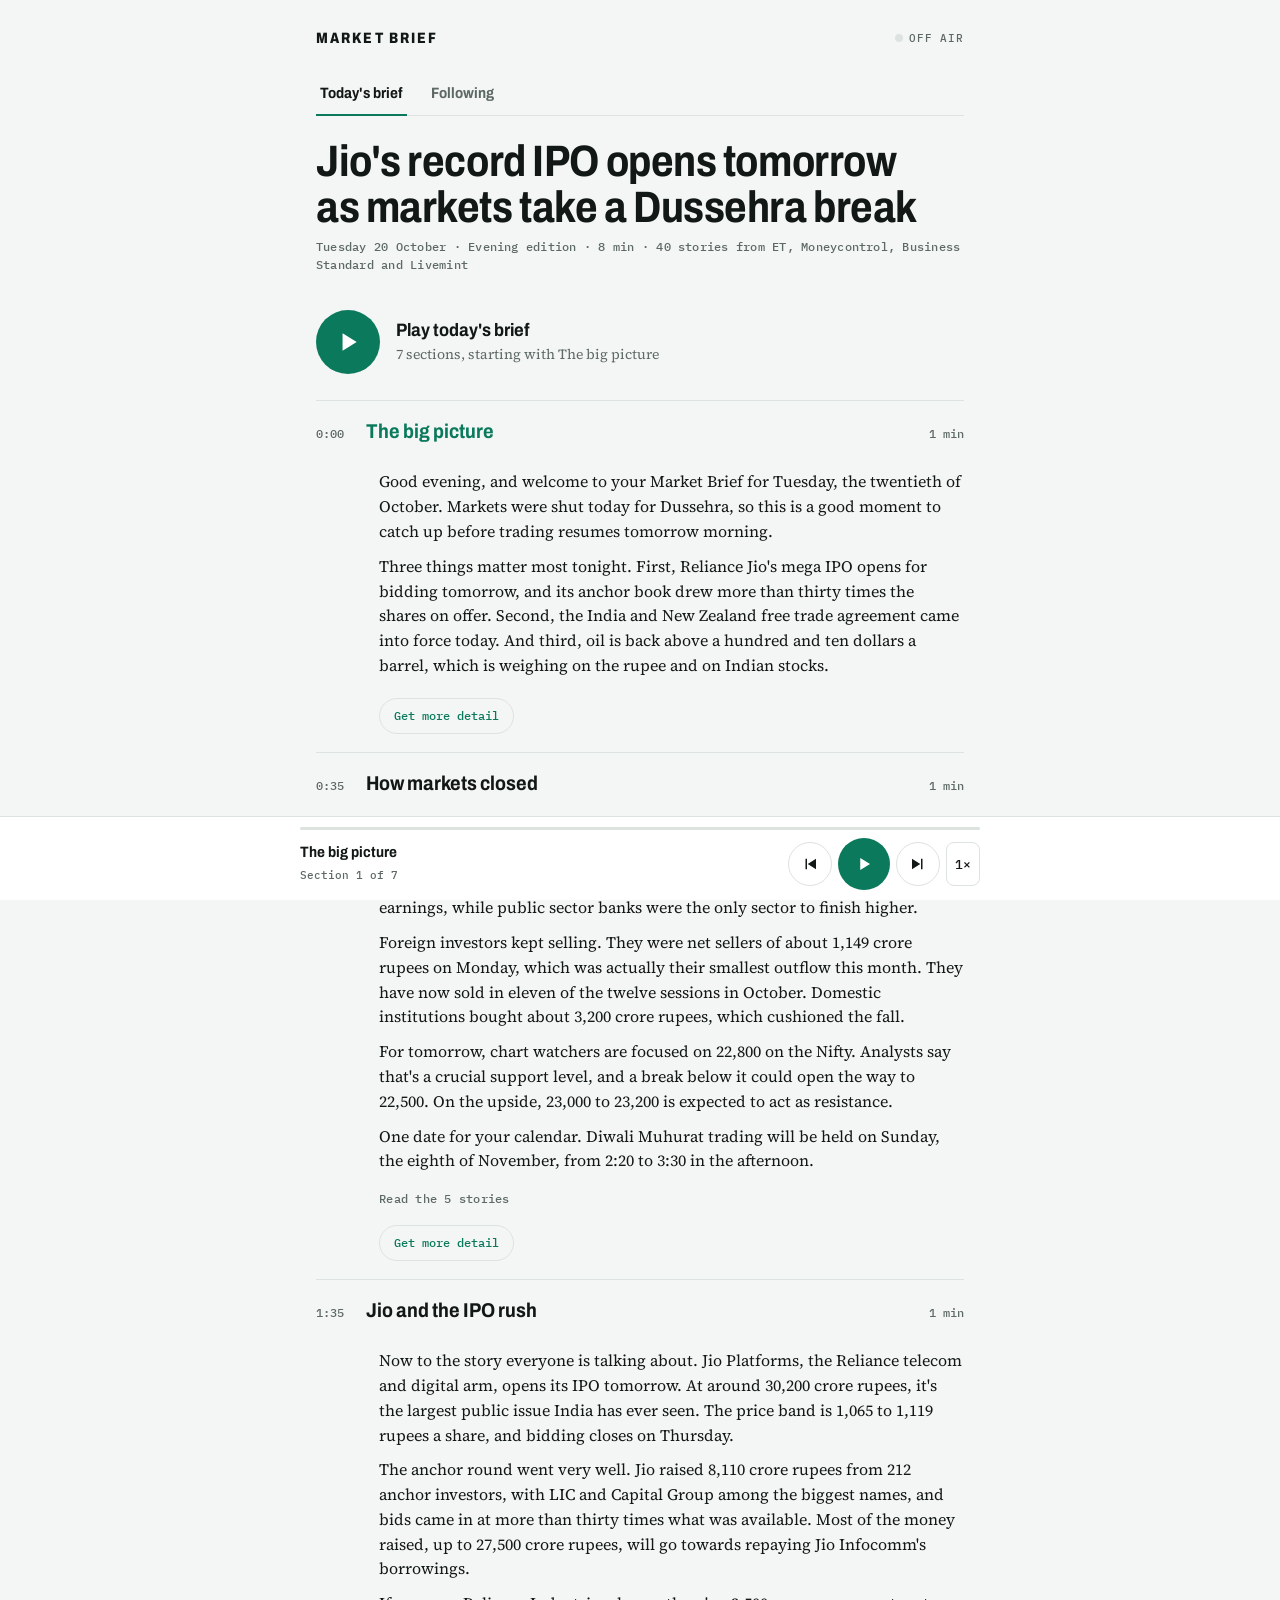
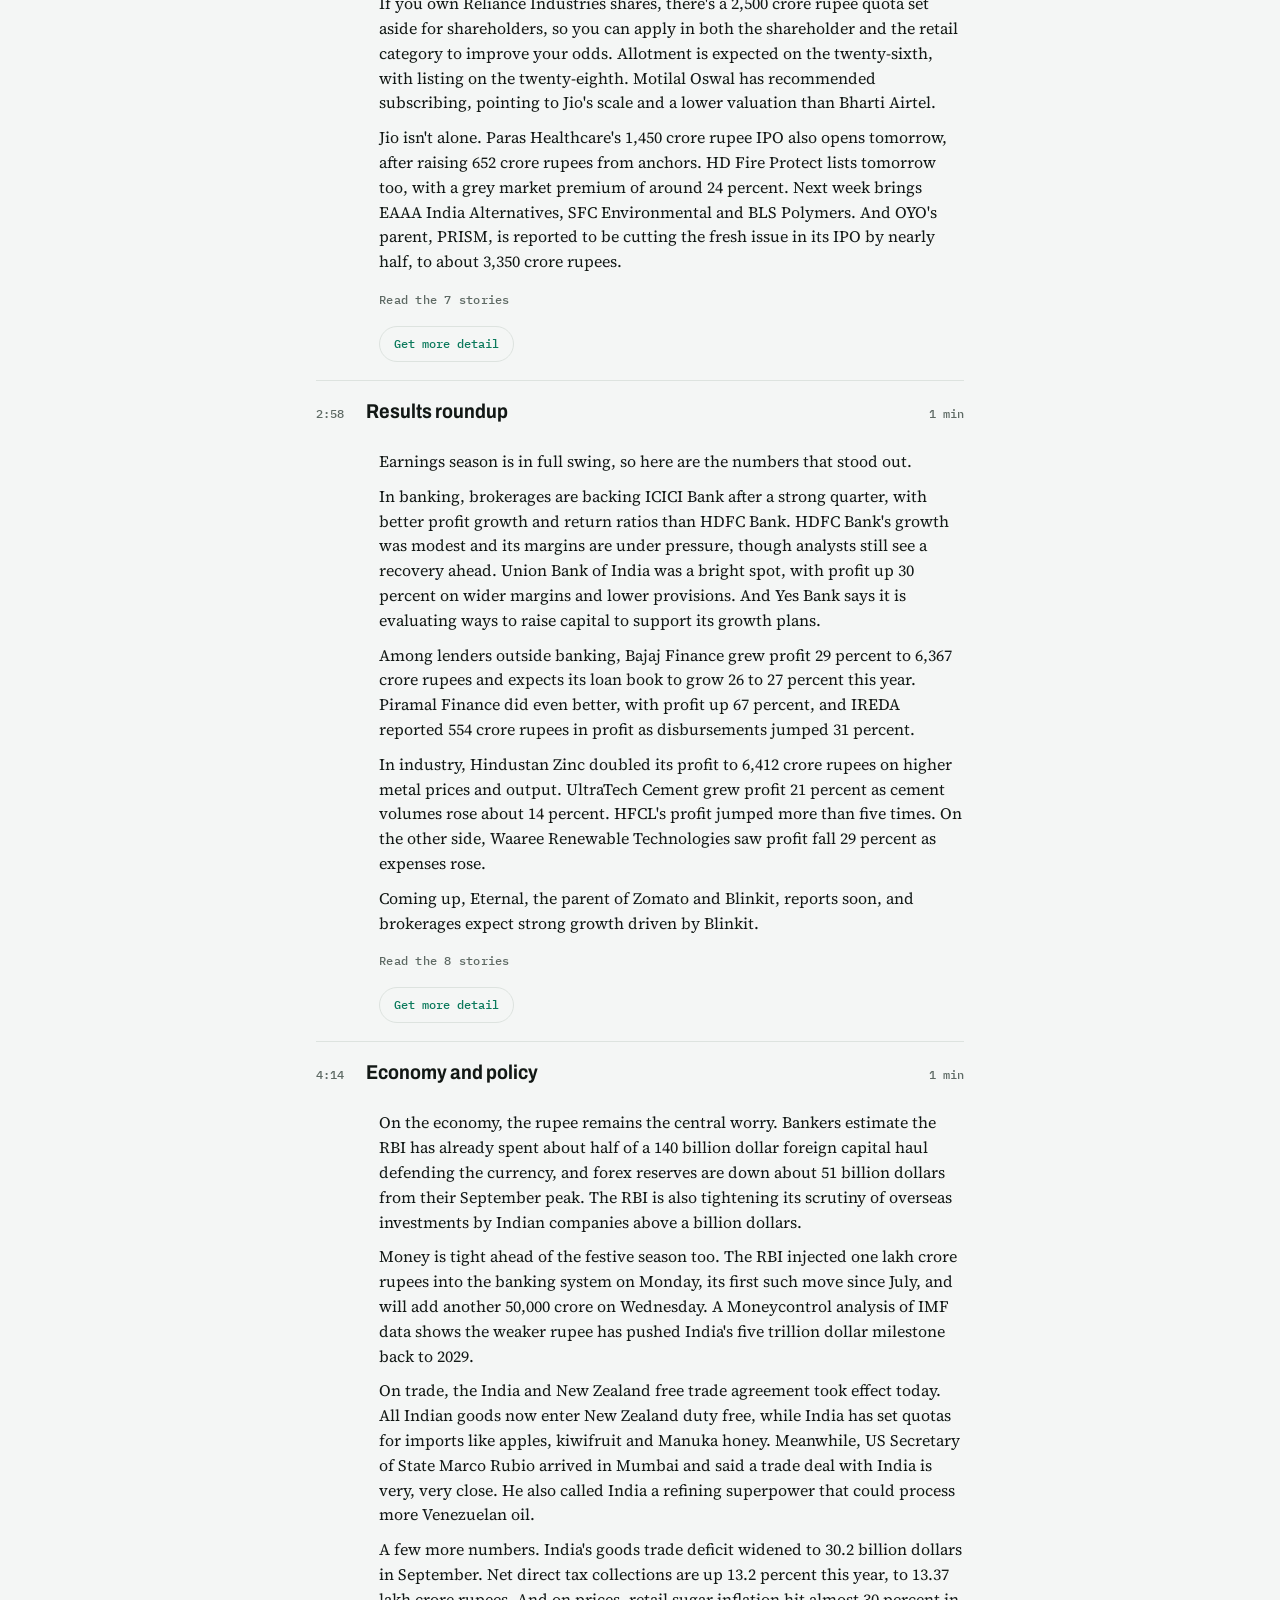
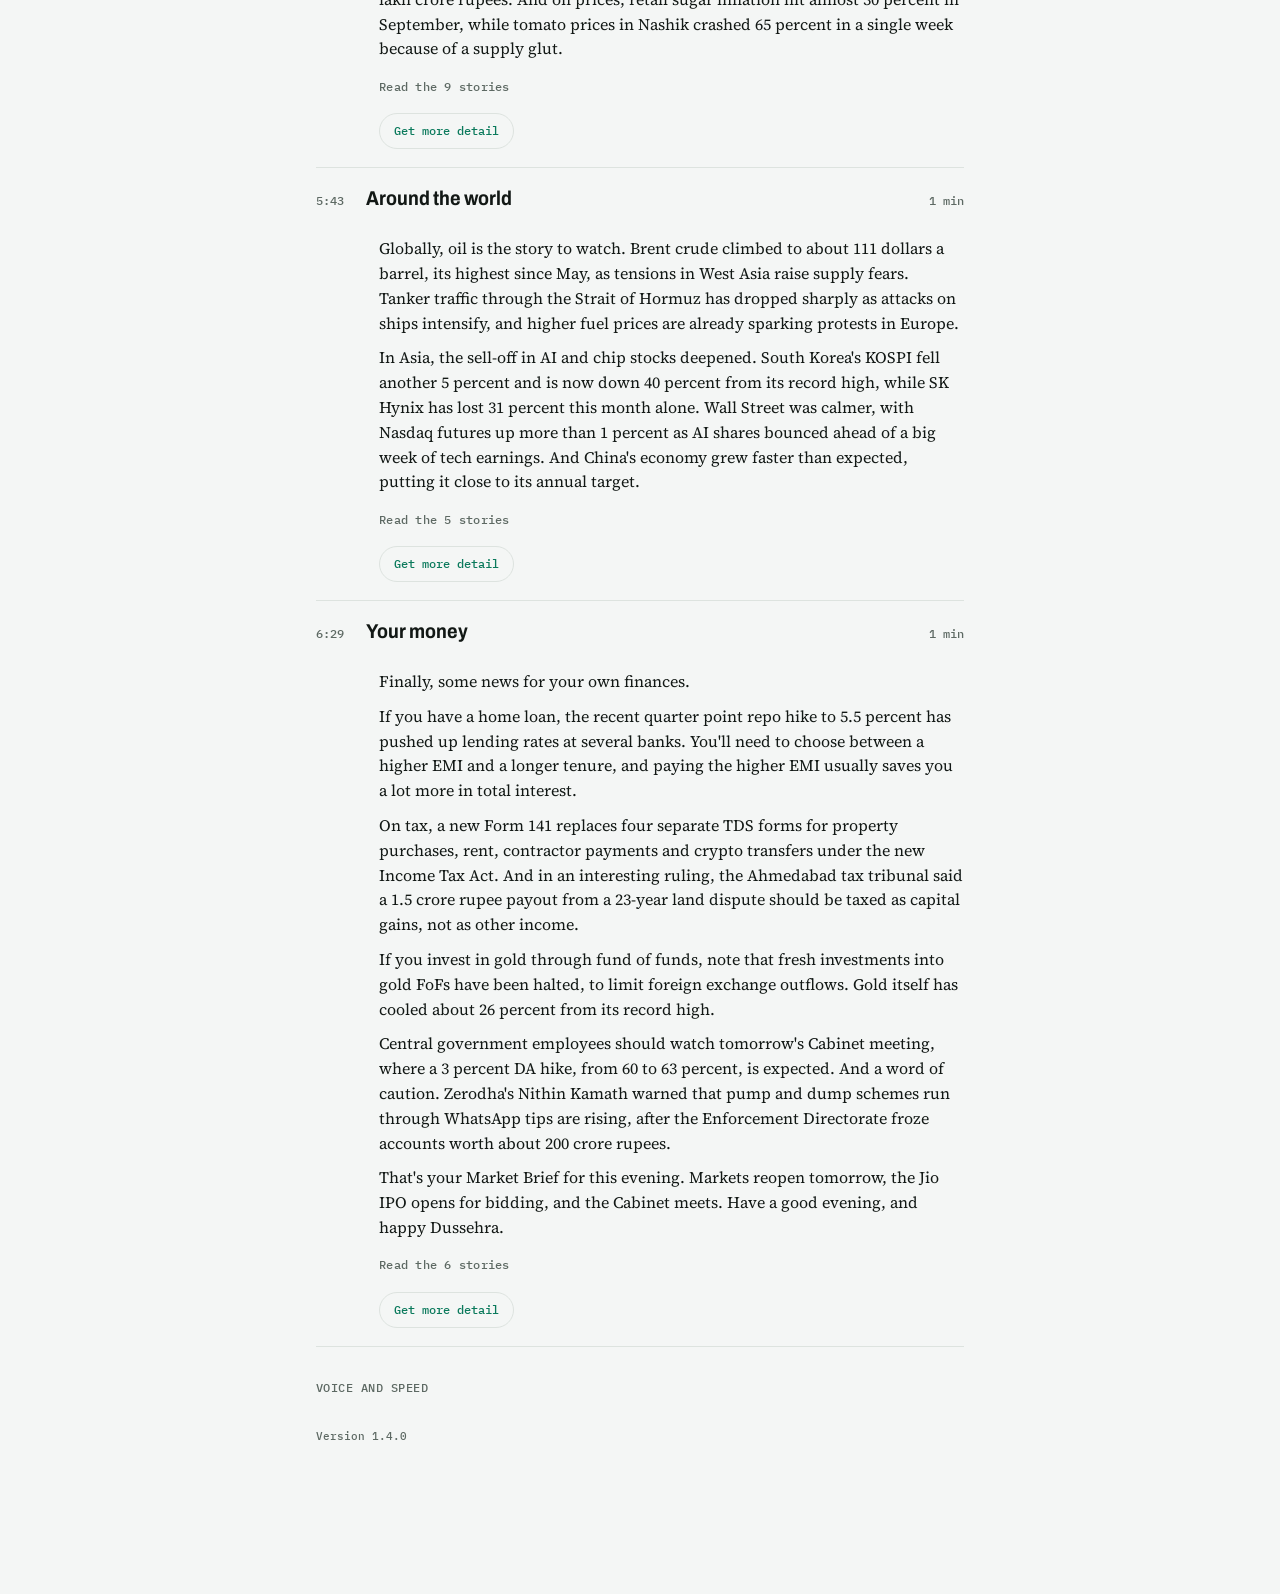
==== commit e41cf807: "Get more detail button: send a question about any section as a request Co-Authored-By: Claude Opus 5" ====
--- a/index.html
+++ b/index.html
@@ -95,6 +95,23 @@
     </div>
   </div>
 
+  <dialog class="sheet" id="askSheet" aria-labelledby="askTitle">
+    <form method="dialog" class="sheet-in" onsubmit="return false">
+      <h2 id="askTitle">Get more detail</h2>
+      <div class="ask-from" id="askFrom"></div>
+      <p class="ask-text" id="askText"></p>
+      <label for="askQ">What do you want to know?</label>
+      <textarea id="askQ" rows="3" placeholder="e.g. Why are foreign investors selling, and who is buying?"></textarea>
+      <div class="sheet-actions">
+        <button type="button" class="btn-primary" id="askSend">Send request</button>
+        <button type="button" class="btn-plain" id="askCopy">Copy for Claude</button>
+        <button type="button" class="btn-plain" id="askClose">Cancel</button>
+      </div>
+      <p class="note" id="askMsg" aria-live="polite"></p>
+      <p class="note">Send request files it on your GitHub, signed in as you. Claude checks every two hours from 8 AM to 10 PM, researches it from the beginning, and adds it to Following. Copy for Claude is for an answer straight away in the Claude app.</p>
+    </form>
+  </dialog>
+
   <script src="app.js"></script>
 </body>
 </html>
--- a/styles.css
+++ b/styles.css
@@ -91,6 +91,26 @@
 details.stories a:hover { color: var(--accent); }
 details.stories small { display: block; font: 500 11px/1.4 var(--mono); color: var(--muted); }
 
+.ask { margin-top: 10px; background: none; border: 1px solid var(--line); border-radius: 999px; padding: 0 14px; min-height: 36px;
+       font: 500 12px/1 var(--mono); color: var(--accent); cursor: pointer; }
+.ask:hover { border-color: var(--accent); }
+.sheet { border: 0; padding: 0; width: min(560px, 100%); max-width: 100%; margin: auto auto 0; border-radius: 16px 16px 0 0;
+         background: var(--surface); color: var(--ink); max-height: 90vh; }
+.sheet::backdrop { background: rgba(0, 0, 0, .45); }
+.sheet-in { display: grid; gap: 10px; padding: 20px max(16px, env(safe-area-inset-left, 0px)) calc(20px + env(safe-area-inset-bottom, 0px)); }
+.sheet h2 { margin: 0; font: 700 22px/1.2 var(--display); font-stretch: 88%; }
+.ask-from { font: 500 12px/1.4 var(--mono); color: var(--muted); }
+.ask-text { margin: 0; font-size: 14px; color: var(--muted); max-height: 7.5em; overflow: auto; border-left: 3px solid var(--line); padding-left: 10px; }
+.sheet label { font: 500 13px/1.4 var(--mono); }
+.sheet textarea { width: 100%; font: 16px/1.4 var(--read); padding: 10px; border: 1px solid var(--line); border-radius: 10px;
+                  background: var(--bg); color: var(--ink); resize: vertical; }
+.sheet .note:empty { display: none; }
+.sheet .note { margin: 0; }
+.sheet-actions { display: flex; flex-wrap: wrap; gap: 8px; }
+.btn-primary { min-height: 44px; padding: 0 18px; border: 0; border-radius: 10px; background: var(--accent); color: var(--accent-ink);
+               font: 700 15px/1 var(--display); cursor: pointer; }
+.btn-plain { min-height: 44px; padding: 0 14px; border: 1px solid var(--line); border-radius: 10px; background: transparent;
+             font: 600 14px/1 var(--display); cursor: pointer; }
 .empty { padding: 28px 0; color: var(--muted); }
 .empty b { display: block; color: var(--ink); font: 700 20px/1.3 var(--display); font-stretch: 90%; margin-bottom: 6px; }
 
